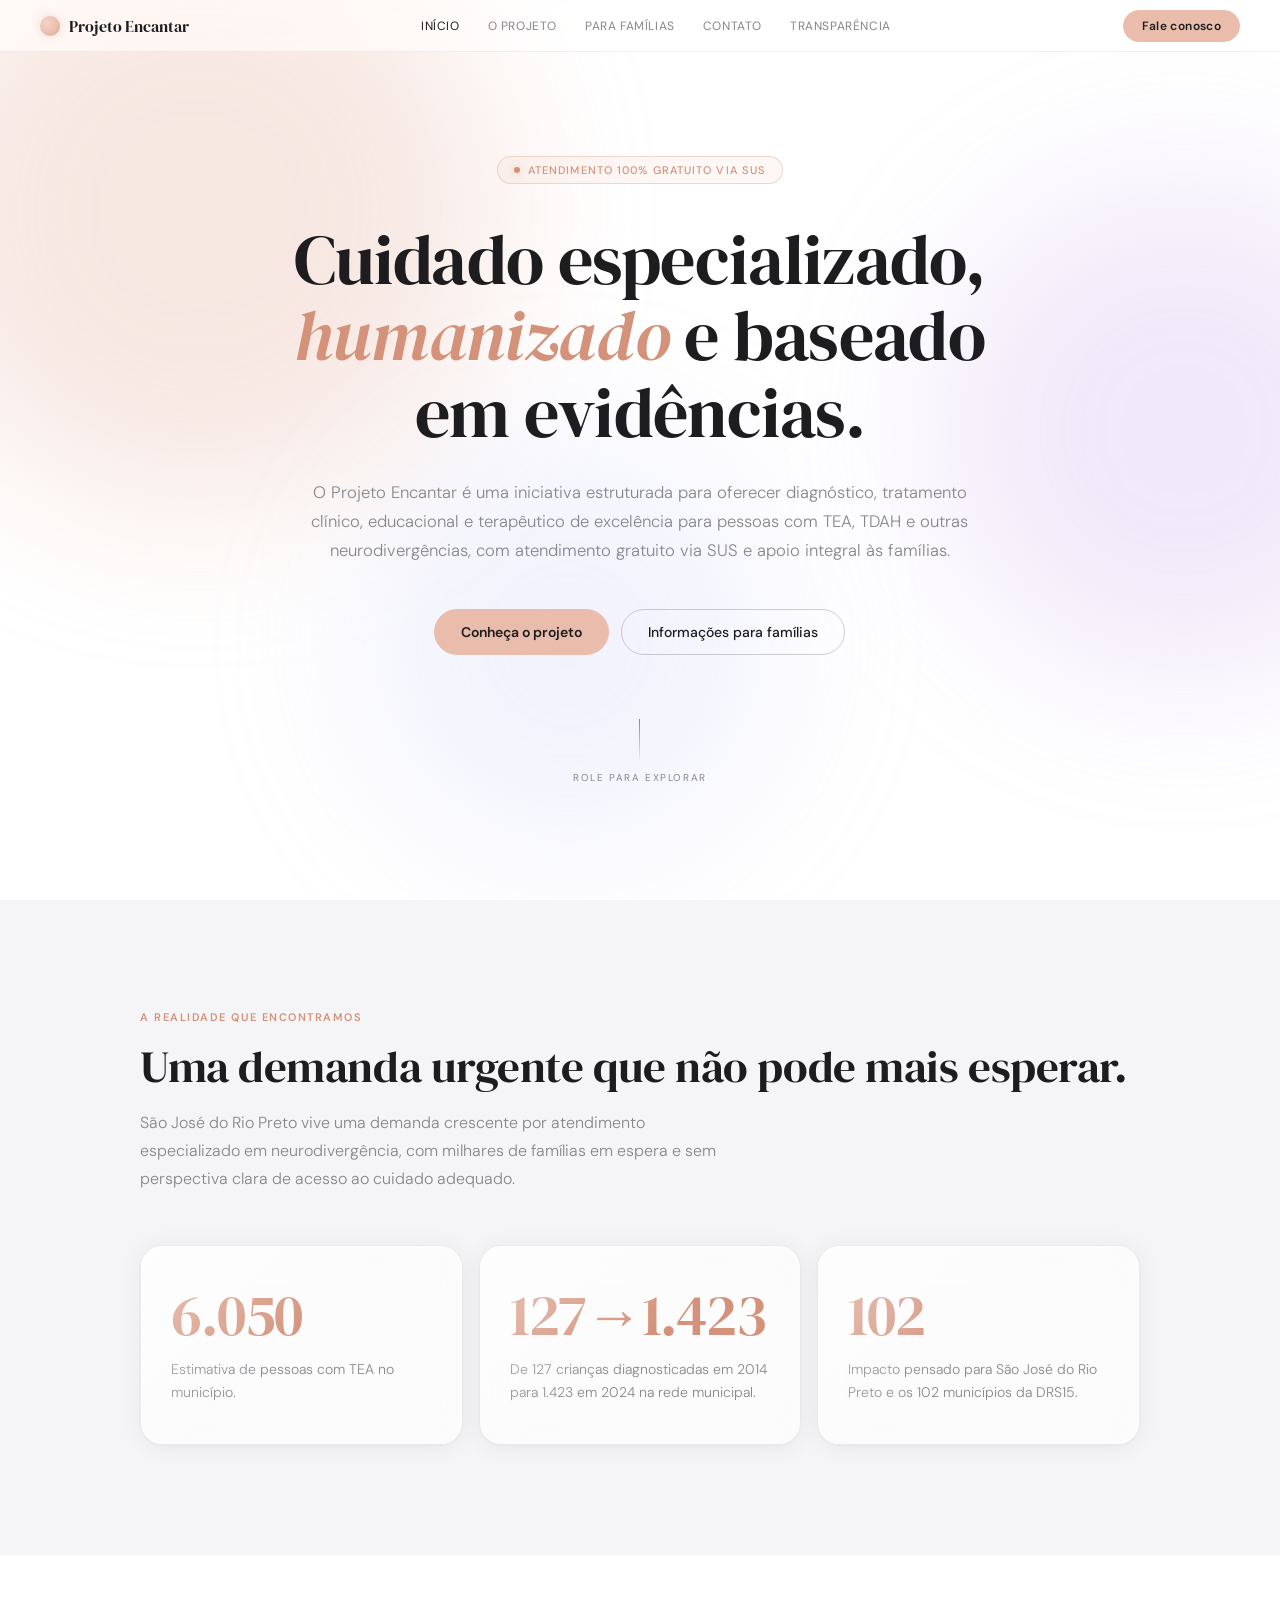
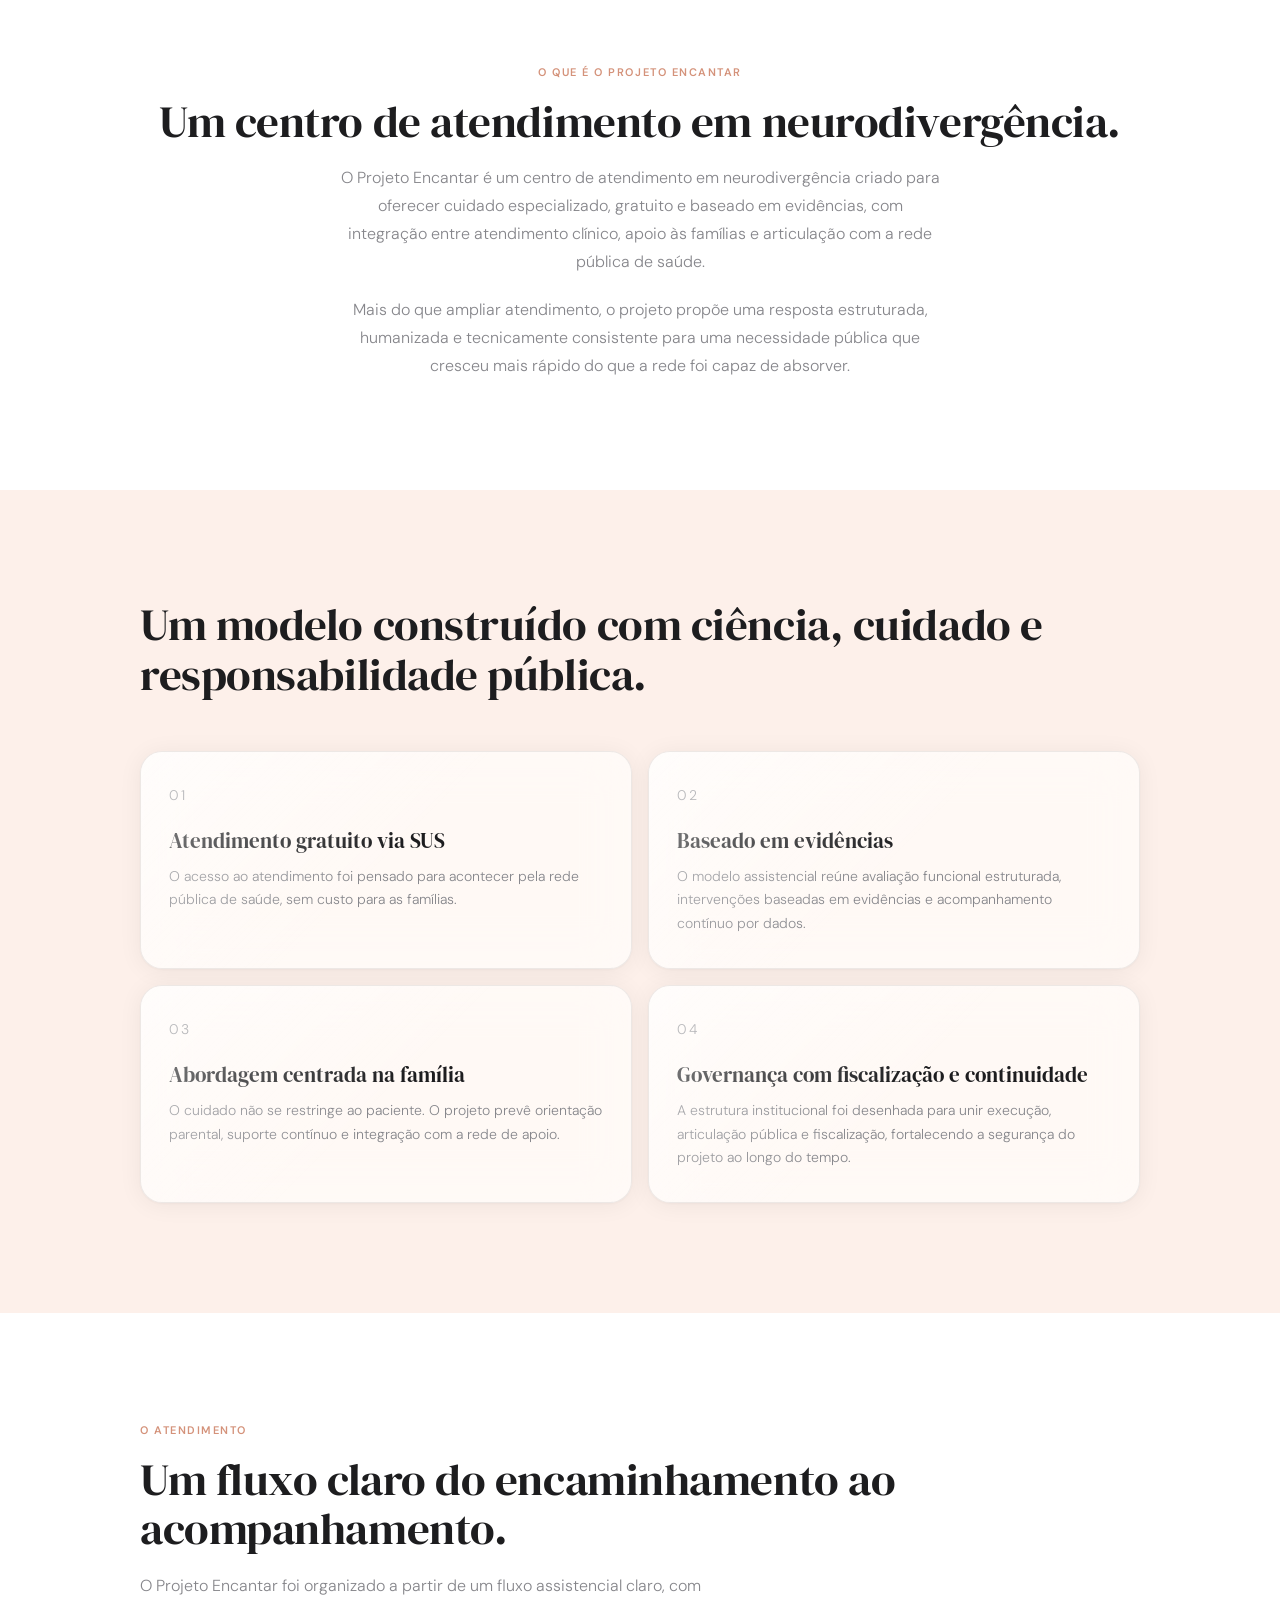
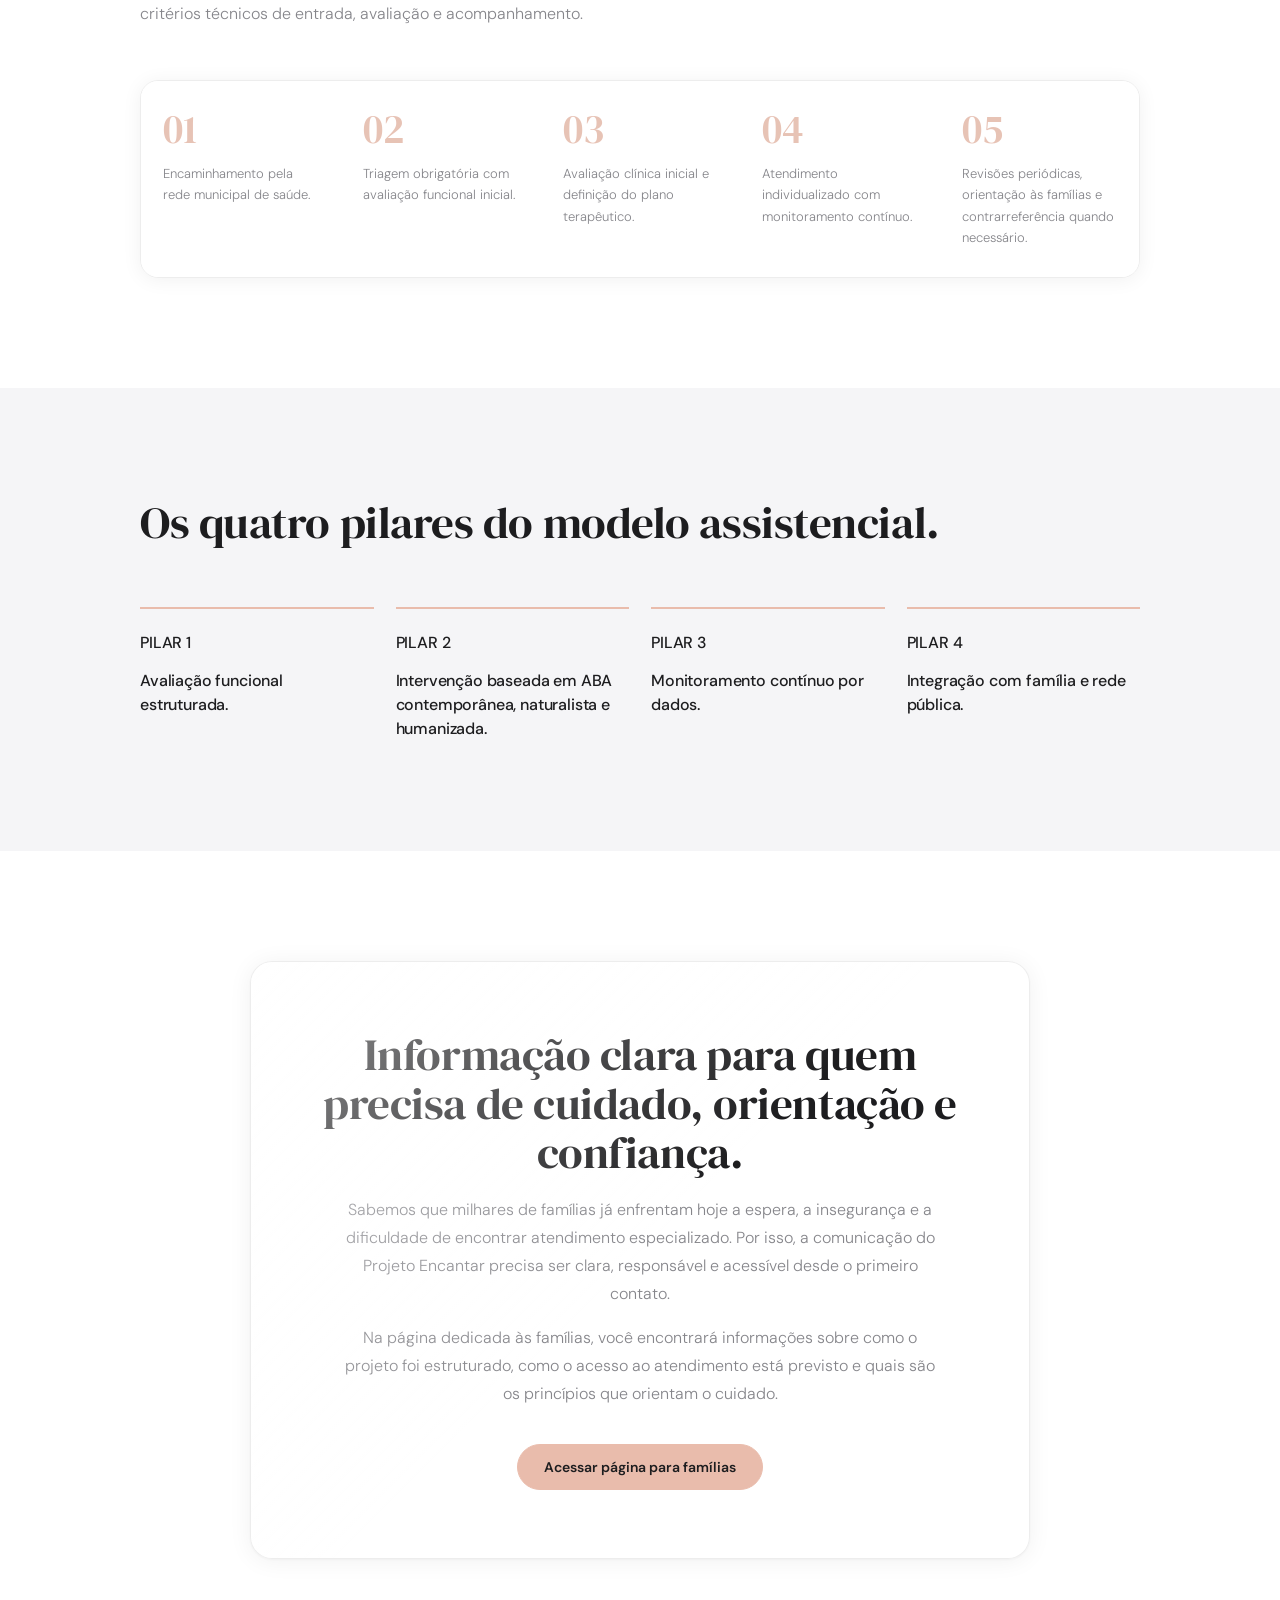
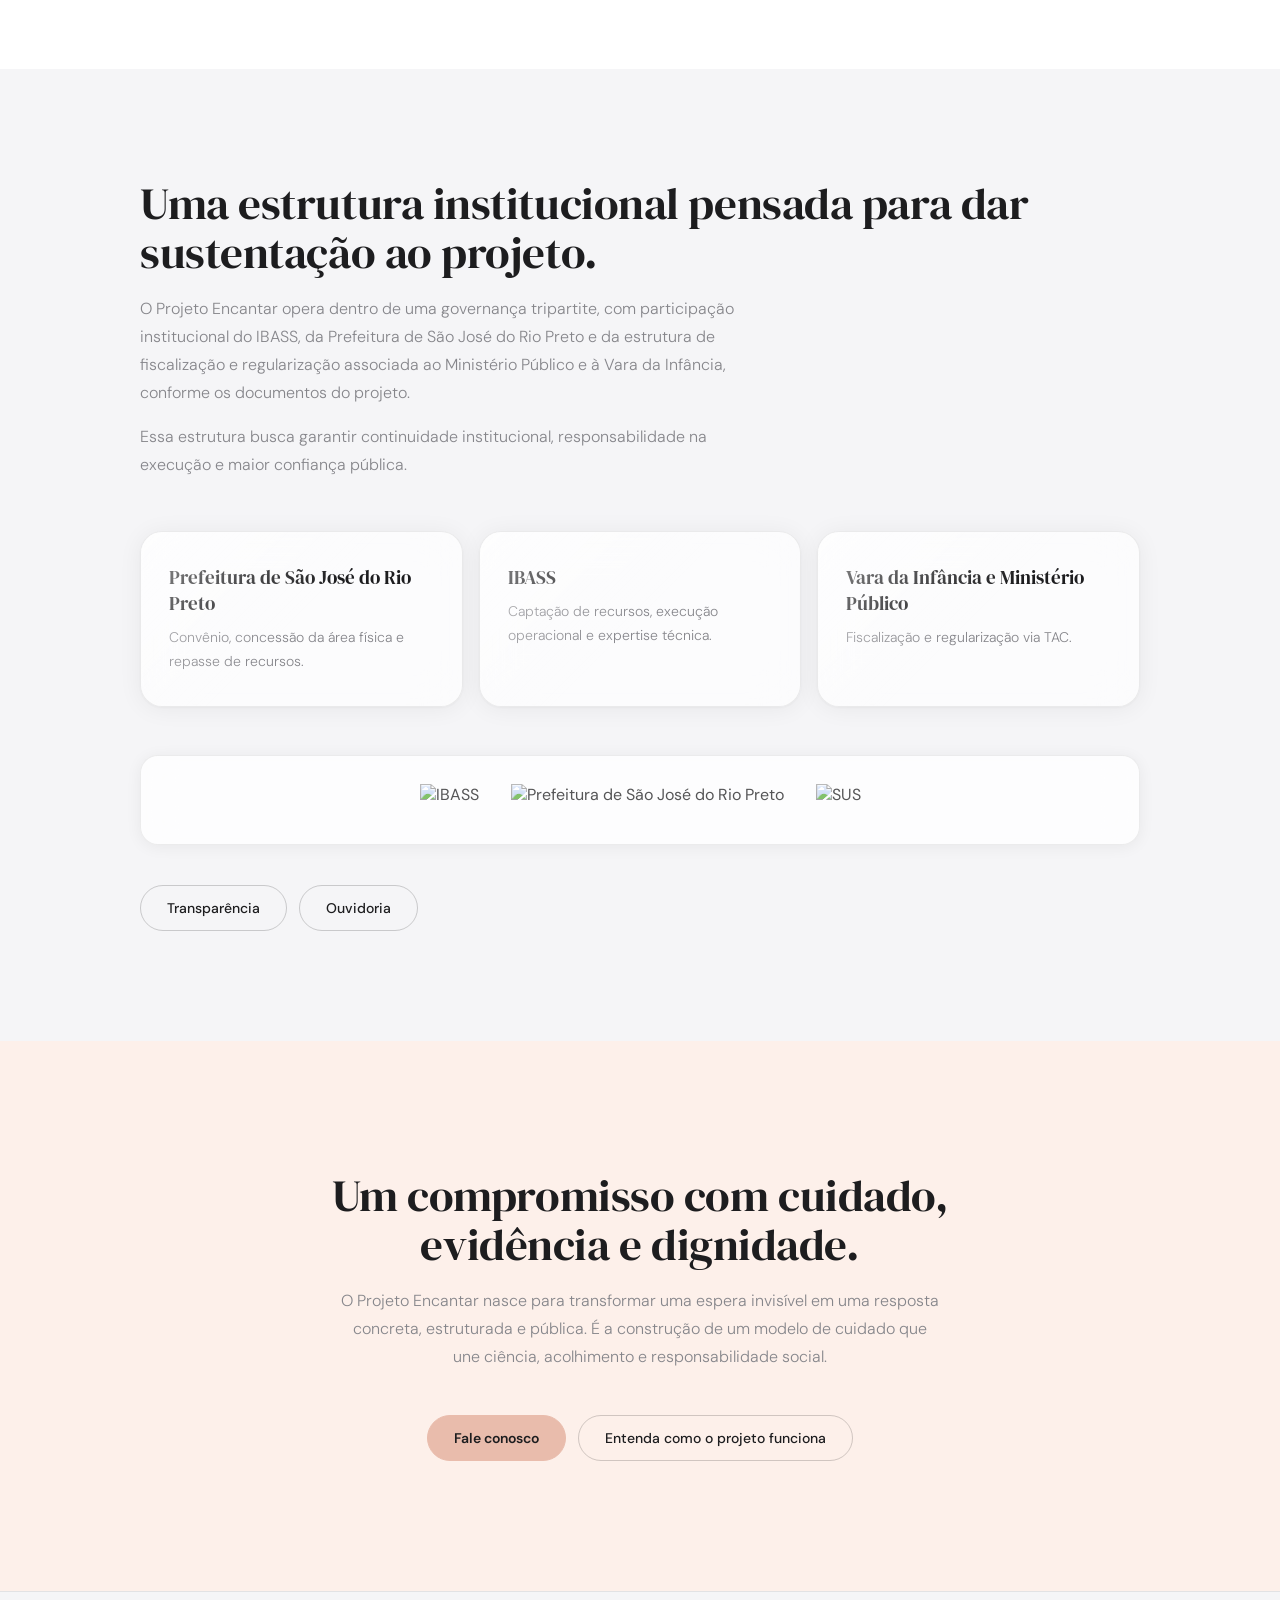
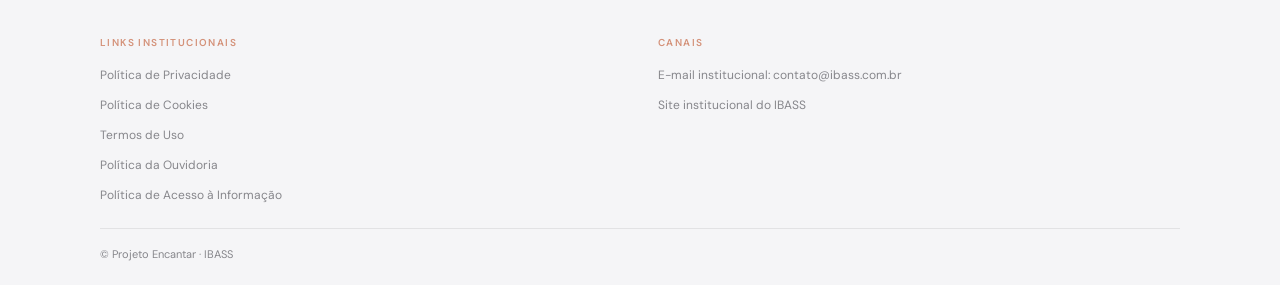
==== index.html @ bcc85945 "Add files via upload" ====
<!DOCTYPE html>
<html lang="pt-BR">
<head>
  <meta charset="UTF-8" />
  <meta name="viewport" content="width=device-width, initial-scale=1.0" />
  <meta http-equiv="X-Content-Type-Options" content="nosniff" />
  <meta http-equiv="Referrer-Policy" content="strict-origin-when-cross-origin" />
  <meta http-equiv="Permissions-Policy" content="camera=(), microphone=(), geolocation=()" />
  <title>Projeto Encantar — Cuidado especializado para crianças neurodivergentes</title>
  <link rel="preconnect" href="https://fonts.googleapis.com" />
  <link rel="preconnect" href="https://fonts.gstatic.com" crossorigin />
  <link href="https://fonts.googleapis.com/css2?family=DM+Serif+Display:ital@0;1&family=DM+Sans:opsz,wght@9..40,300;9..40,400;9..40,500;9..40,600&display=swap" rel="stylesheet" />
  <link rel="stylesheet" href="styles.css" />
</head>
<body>

  <div class="blobs" aria-hidden="true">
    <div class="blob b1"></div>
    <div class="blob b2"></div>
    <div class="blob b3"></div>
  </div>

  <nav class="nav">
    <a href="index.html" class="brand">
      <span class="brand-orb" aria-hidden="true"></span>
      Projeto Encantar
    </a>
    <ul class="nav-links">
      <li><a href="index.html" class="is-active">Início</a></li>
      <li><a href="sobre.html">O projeto</a></li>
      <li><a href="familias.html">Para famílias</a></li>
      <li><a href="contato.html">Contato</a></li>
      <li><a href="https://ibass.com.br/portal-transparencia/" target="_blank" rel="noopener noreferrer">Transparência</a></li>
    </ul>
    <a href="contato.html" class="nav-cta">Fale conosco</a>
    <button class="nav-hamburger" id="hamburger" aria-label="Abrir menu" aria-expanded="false" aria-controls="navMobile">
      <span></span><span></span><span></span>
    </button>
  </nav>

  <div class="nav-mobile" id="navMobile" role="navigation" aria-label="Menu mobile">
    <a href="index.html" class="is-active">Início</a>
    <a href="sobre.html">O projeto</a>
    <a href="familias.html">Para famílias</a>
    <a href="contato.html">Contato</a>
    <a href="https://ibass.com.br/portal-transparencia/" target="_blank" rel="noopener noreferrer">Transparência</a>
    <a href="contato.html" class="nav-mobile-cta">Fale conosco</a>
  </div>

  <main>

    <!-- HERO -->
    <section class="hero">
      <div class="hero-inner">
        <div class="hero-badge r">
          <span class="badge-dot"></span>
          Atendimento 100% gratuito via SUS
        </div>
        <h1 class="r d1">
          Cuidado especializado,<br/>
          <em>humanizado</em> e baseado<br/>
          em evidências.
        </h1>
        <p class="hero-sub r d2">O Projeto Encantar é uma iniciativa estruturada para oferecer diagnóstico, tratamento clínico, educacional e terapêutico de excelência para pessoas com TEA, TDAH e outras neurodivergências, com atendimento gratuito via SUS e apoio integral às famílias.</p>
        <div class="btns btns--center r d3">
          <a href="sobre.html" class="btn-p">Conheça o projeto</a>
          <a href="familias.html" class="btn-g">Informações para famílias</a>
        </div>
        <div class="scroll-hint r d4">
          <div class="scroll-line"></div>
          <span>Role para explorar</span>
        </div>
      </div>
    </section>

    <!-- CONTEXTO -->
    <section class="sec sec--gray">
      <div class="container">
        <p class="eyebrow r">A realidade que encontramos</p>
        <h2 class="sec-title r d1">Uma demanda urgente que não pode mais esperar.</h2>
        <p class="sec-sub r d2">São José do Rio Preto vive uma demanda crescente por atendimento especializado em neurodivergência, com milhares de famílias em espera e sem perspectiva clara de acesso ao cuidado adequado.</p>
        <div class="stats">
          <div class="glass stat-card r d1">
            <div class="stat-n">6.050</div>
            <p class="stat-d">Estimativa de pessoas com TEA no município.</p>
          </div>
          <div class="glass stat-card r d2">
            <div class="stat-n">127→1.423</div>
            <p class="stat-d">De 127 crianças diagnosticadas em 2014 para 1.423 em 2024 na rede municipal.</p>
          </div>
          <div class="glass stat-card r d3">
            <div class="stat-n">102</div>
            <p class="stat-d">Impacto pensado para São José do Rio Preto e os 102 municípios da DRS15.</p>
          </div>
        </div>
      </div>
    </section>

    <!-- INSTITUCIONAL -->
    <section class="sec sec--center">
      <div class="container">
        <p class="eyebrow r">O que é o Projeto Encantar</p>
        <h2 class="sec-title r d1">Um centro de atendimento em neurodivergência.</h2>
        <p class="sec-sub r d2">O Projeto Encantar é um centro de atendimento em neurodivergência criado para oferecer cuidado especializado, gratuito e baseado em evidências, com integração entre atendimento clínico, apoio às famílias e articulação com a rede pública de saúde.</p>
        <p class="sec-sub r d3" style="margin-top:20px;">Mais do que ampliar atendimento, o projeto propõe uma resposta estruturada, humanizada e tecnicamente consistente para uma necessidade pública que cresceu mais rápido do que a rede foi capaz de absorver.</p>
      </div>
    </section>

    <!-- DIFERENCIAIS -->
    <section class="sec sec--salmon">
      <div class="container">
        <h2 class="sec-title r">Um modelo construído com ciência, cuidado e responsabilidade pública.</h2>
        <div class="diff-grid">
          <div class="glass diff-card r d1">
            <p class="diff-n">01</p>
            <h3>Atendimento gratuito via SUS</h3>
            <p>O acesso ao atendimento foi pensado para acontecer pela rede pública de saúde, sem custo para as famílias.</p>
          </div>
          <div class="glass diff-card r d2">
            <p class="diff-n">02</p>
            <h3>Baseado em evidências</h3>
            <p>O modelo assistencial reúne avaliação funcional estruturada, intervenções baseadas em evidências e acompanhamento contínuo por dados.</p>
          </div>
          <div class="glass diff-card r d3">
            <p class="diff-n">03</p>
            <h3>Abordagem centrada na família</h3>
            <p>O cuidado não se restringe ao paciente. O projeto prevê orientação parental, suporte contínuo e integração com a rede de apoio.</p>
          </div>
          <div class="glass diff-card r d4">
            <p class="diff-n">04</p>
            <h3>Governança com fiscalização e continuidade</h3>
            <p>A estrutura institucional foi desenhada para unir execução, articulação pública e fiscalização, fortalecendo a segurança do projeto ao longo do tempo.</p>
          </div>
        </div>
      </div>
    </section>

    <!-- FLUXO -->
    <section class="sec">
      <div class="container">
        <p class="eyebrow r">O atendimento</p>
        <h2 class="sec-title r d1">Um fluxo claro do encaminhamento ao acompanhamento.</h2>
        <p class="sec-sub r d2">O Projeto Encantar foi organizado a partir de um fluxo assistencial claro, com critérios técnicos de entrada, avaliação e acompanhamento.</p>
        <div class="flow-wrap r d3">
          <div class="flow-item"><div class="flow-n">01</div><p>Encaminhamento pela rede municipal de saúde.</p></div>
          <div class="flow-item"><div class="flow-n">02</div><p>Triagem obrigatória com avaliação funcional inicial.</p></div>
          <div class="flow-item"><div class="flow-n">03</div><p>Avaliação clínica inicial e definição do plano terapêutico.</p></div>
          <div class="flow-item"><div class="flow-n">04</div><p>Atendimento individualizado com monitoramento contínuo.</p></div>
          <div class="flow-item"><div class="flow-n">05</div><p>Revisões periódicas, orientação às famílias e contrarreferência quando necessário.</p></div>
        </div>
      </div>
    </section>

    <!-- PILARES -->
    <section class="sec sec--gray">
      <div class="container">
        <h2 class="sec-title r">Os quatro pilares do modelo assistencial.</h2>
        <div class="pillars">
          <div class="pillar r d1"><p class="pillar-l">Pilar 1</p><p>Avaliação funcional estruturada.</p></div>
          <div class="pillar r d2"><p class="pillar-l">Pilar 2</p><p>Intervenção baseada em ABA contemporânea, naturalista e humanizada.</p></div>
          <div class="pillar r d3"><p class="pillar-l">Pilar 3</p><p>Monitoramento contínuo por dados.</p></div>
          <div class="pillar r d4"><p class="pillar-l">Pilar 4</p><p>Integração com família e rede pública.</p></div>
        </div>
      </div>
    </section>

    <!-- FAMÍLIAS -->
    <section class="fam-sec">
      <div class="container">
        <div class="glass fam-card r">
          <h2 class="sec-title">Informação clara para quem precisa de cuidado, orientação e confiança.</h2>
          <p class="sec-sub">Sabemos que milhares de famílias já enfrentam hoje a espera, a insegurança e a dificuldade de encontrar atendimento especializado. Por isso, a comunicação do Projeto Encantar precisa ser clara, responsável e acessível desde o primeiro contato.</p>
          <p class="sec-sub" style="margin-top:16px;">Na página dedicada às famílias, você encontrará informações sobre como o projeto foi estruturado, como o acesso ao atendimento está previsto e quais são os princípios que orientam o cuidado.</p>
          <div class="btns btns--center" style="margin-top:36px;">
            <a href="familias.html" class="btn-p">Acessar página para famílias</a>
          </div>
        </div>
      </div>
    </section>

    <!-- GOVERNANÇA -->
    <section class="sec sec--gray">
      <div class="container">
        <h2 class="sec-title r">Uma estrutura institucional pensada para dar sustentação ao projeto.</h2>
        <p class="sec-sub r d1">O Projeto Encantar opera dentro de uma governança tripartite, com participação institucional do IBASS, da Prefeitura de São José do Rio Preto e da estrutura de fiscalização e regularização associada ao Ministério Público e à Vara da Infância, conforme os documentos do projeto.</p>
        <p class="sec-sub r d2" style="margin-top:16px;">Essa estrutura busca garantir continuidade institucional, responsabilidade na execução e maior confiança pública.</p>

        <div class="gov-grid">
          <div class="glass gov-card r d1">
            <img
              src="https://www.riopreto.sp.gov.br/img/logotipo_prefeitura-hor_pos.png"
              alt="Prefeitura de São José do Rio Preto"
              loading="lazy"
              style="height:36px;width:auto;object-fit:contain;display:block;margin-bottom:16px;max-width:180px;"
              onerror="this.style.display='none'"
            />
            <h3>Prefeitura de São José do Rio Preto</h3>
            <p>Convênio, concessão da área física e repasse de recursos.</p>
          </div>
          <div class="glass gov-card r d2">
            <img
              src="https://ibass.com.br/wp-content/uploads/2025/09/logo-IBASS-principal.svg"
              alt="IBASS"
              loading="lazy"
              style="height:36px;width:auto;object-fit:contain;display:block;margin-bottom:16px;max-width:140px;"
              onerror="this.style.display='none'"
            />
            <h3>IBASS</h3>
            <p>Captação de recursos, execução operacional e expertise técnica.</p>
          </div>
          <div class="glass gov-card r d3">
            <h3>Vara da Infância e Ministério Público</h3>
            <p>Fiscalização e regularização via TAC.</p>
          </div>
        </div>

        <!-- Strip de logos parceiros -->
        <div class="partners-strip r d1">
          <img src="https://ibass.com.br/wp-content/uploads/2025/09/logo-IBASS-principal.svg" alt="IBASS" loading="lazy" />
          <img src="https://www.riopreto.sp.gov.br/img/logotipo_prefeitura-hor_pos.png" alt="Prefeitura de São José do Rio Preto" loading="lazy" />
          <img src="https://upload.wikimedia.org/wikipedia/commons/e/e6/SUS_apenas_preenchimento.svg" alt="SUS" loading="lazy" />
        </div>

        <div class="gov-btns r d4">
          <a href="https://ibass.com.br/portal-transparencia/" target="_blank" rel="noopener noreferrer" class="btn-g">Transparência</a>
          <a href="contato.html#ouvidoria" class="btn-g">Ouvidoria</a>
        </div>
      </div>
    </section>

    <!-- FECHAMENTO -->
    <section class="close-sec">
      <div class="container">
        <h2 class="sec-title r" style="max-width:680px;margin:0 auto 18px;">Um compromisso com cuidado, evidência e dignidade.</h2>
        <p class="sec-sub r d1">O Projeto Encantar nasce para transformar uma espera invisível em uma resposta concreta, estruturada e pública. É a construção de um modelo de cuidado que une ciência, acolhimento e responsabilidade social.</p>
        <div class="btns btns--center r d2">
          <a href="contato.html" class="btn-p">Fale conosco</a>
          <a href="sobre.html" class="btn-g">Entenda como o projeto funciona</a>
        </div>
      </div>
    </section>

  </main>

  <footer>
    <div class="footer-in">
      <div>
        <h4>Links institucionais</h4>
        <ul>
          <li><a href="#">Política de Privacidade</a></li>
          <li><a href="#">Política de Cookies</a></li>
          <li><a href="#">Termos de Uso</a></li>
          <li><a href="#">Política da Ouvidoria</a></li>
          <li><a href="#">Política de Acesso à Informação</a></li>
        </ul>
      </div>
      <div>
        <h4>Canais</h4>
        <ul>
          <li><a href="mailto:contato@ibass.com.br">E-mail institucional: contato@ibass.com.br</a></li>
          <li><a href="https://ibass.com.br" target="_blank" rel="noopener noreferrer">Site institucional do IBASS</a></li>
        </ul>
      </div>
    </div>
    <div class="footer-copy">© Projeto Encantar · IBASS</div>
  </footer>

  <script>
    if (window.matchMedia('(hover:hover) and (pointer:fine)').matches) {
      document.addEventListener('mousemove', e => {
        const px = (e.clientX / innerWidth  - 0.5) * 16;
        const py = (e.clientY / innerHeight - 0.5) * 16;
        document.querySelectorAll('.blob').forEach((b, i) => {
          b.style.transform = `translate(${px*(i+1)*.5}px, ${py*(i+1)*.5}px)`;
        });
      });
    }
    const obs = new IntersectionObserver(es => {
      es.forEach(e => { if (e.isIntersecting) { e.target.classList.add('on'); obs.unobserve(e.target); } });
    }, { threshold: .08 });
    document.querySelectorAll('.r').forEach(el => obs.observe(el));
    document.querySelectorAll('.hero .r').forEach((el, i) => setTimeout(() => el.classList.add('on'), i * 160));
    const hb = document.getElementById('hamburger');
    const nm = document.getElementById('navMobile');
    if (hb && nm) {
      hb.addEventListener('click', () => {
        const o = nm.classList.toggle('open');
        hb.classList.toggle('open', o);
        hb.setAttribute('aria-expanded', o);
        document.body.style.overflow = o ? 'hidden' : '';
      });
      nm.querySelectorAll('a').forEach(a => a.addEventListener('click', () => {
        nm.classList.remove('open'); hb.classList.remove('open');
        hb.setAttribute('aria-expanded','false'); document.body.style.overflow = '';
      }));
    }
  </script>

</body>
</html>
---- styles.css ----
/* ============================================================
   PROJETO ENCANTAR — Tema Claro (Apple-style + Salmão)
   Fundo branco, blobs pastéis visíveis, glass em branco
   ============================================================ */
*, *::before, *::after { margin: 0; padding: 0; box-sizing: border-box; }

:root {
  /* Paleta principal */
  --peach:        #e9bcac;
  --peach-deep:   #d4927a;
  --peach-soft:   #fdf0ea;
  --salmon-bg:    #fae8e0;
  --lilac:        #c8a8e9;
  --lavender:     #c3c7f4;
  --rose:         #f0c4d4;

  /* Superfícies */
  --bg:           #ffffff;
  --bg-gray:      #f5f5f7;
  --bg-salmon:    #fdf0ea;

  /* Glass (claro) */
  --glass:        rgba(255,255,255,0.65);
  --glass-border: rgba(0,0,0,0.07);
  --glass-shine:  rgba(255,255,255,0.9);
  --glass-shadow: rgba(0,0,0,0.06);

  /* Tipografia */
  --text:         #1d1d1f;
  --text-soft:    #515154;
  --muted:        #86868b;

  /* Fontes */
  --serif: 'DM Serif Display', Georgia, serif;
  --sans:  'DM Sans', system-ui, sans-serif;
}

html { scroll-behavior: smooth; }

body {
  font-family: var(--sans);
  background: var(--bg);
  color: var(--text);
  overflow-x: hidden;
}
a { color: inherit; text-decoration: none; }

/* ── BLOBS (pastéis visíveis no fundo branco) ──── */
.blobs { position:fixed; inset:0; z-index:0; pointer-events:none; overflow:hidden; }
.blob  { position:absolute; border-radius:50%; filter:blur(80px); }
.b1 { width:600px; height:600px; background:var(--peach);    opacity:.35; top:-10%; left:-8%;  animation:drift 22s ease-in-out infinite alternate; }
.b2 { width:500px; height:500px; background:var(--lilac);    opacity:.25; top:20%;  right:-12%; animation:drift 28s ease-in-out infinite alternate; animation-delay:-10s; }
.b3 { width:420px; height:420px; background:var(--lavender); opacity:.22; bottom:5%; left:28%; animation:drift 24s ease-in-out infinite alternate; animation-delay:-17s; }
@keyframes drift { 0%{transform:translate(0,0) scale(1)} 50%{transform:translate(35px,-28px) scale(1.07)} 100%{transform:translate(-18px,36px) scale(.94)} }
@media (max-width: 768px) {
  .b1 { width:260px; height:260px; filter:blur(50px); opacity:.28; }
  .b2 { width:220px; height:220px; filter:blur(50px); opacity:.20; }
  .b3 { width:180px; height:180px; filter:blur(50px); opacity:.18; }
}

/* ── SCROLL REVEAL ──────────────────────────────── */
.r { opacity:0; transform:translateY(36px); transition:opacity .85s cubic-bezier(.16,1,.3,1), transform .85s cubic-bezier(.16,1,.3,1); }
.r.on { opacity:1; transform:none; }
.d1{transition-delay:.1s} .d2{transition-delay:.2s} .d3{transition-delay:.3s} .d4{transition-delay:.4s}

/* ── GLASS (claro) ──────────────────────────────── */
.glass {
  background: rgba(255,255,255,0.75);
  border: 1px solid var(--glass-border);
  border-radius: 22px;
  box-shadow: 0 2px 24px var(--glass-shadow), 0 1px 3px rgba(0,0,0,0.04);
  position: relative;
  overflow: hidden;
  transition: border-color .3s, transform .35s cubic-bezier(.16,1,.3,1), box-shadow .3s;
}
@supports (backdrop-filter: blur(1px)) {
  .glass { background: var(--glass); backdrop-filter:blur(24px) saturate(180%); -webkit-backdrop-filter:blur(24px) saturate(180%); }
}
.glass::before {
  content:''; position:absolute; inset:0;
  background: linear-gradient(135deg, var(--glass-shine) 0%, transparent 50%);
  pointer-events:none; opacity:.6;
}
@media (hover: hover) {
  .glass:hover { border-color:rgba(233,188,172,.5); transform:translateY(-4px); box-shadow:0 8px 40px rgba(233,188,172,.2), 0 2px 8px rgba(0,0,0,0.06); }
}

/* ── LAYOUT ─────────────────────────────────────── */
.container { max-width:1080px; margin:0 auto; padding:0 40px; }
@media(max-width:768px){ .container { padding:0 20px; } }
section { position:relative; z-index:1; }

/* ── NAV ─────────────────────────────────────────── */
.nav {
  position:fixed; top:0; left:0; right:0; z-index:1000;
  height:52px; display:flex; align-items:center; justify-content:space-between;
  padding:0 40px;
  background: rgba(255,255,255,0.78);
  border-bottom: 1px solid rgba(0,0,0,0.06);
}
@supports (backdrop-filter: blur(1px)) {
  .nav { background:rgba(255,255,255,0.6); backdrop-filter:blur(28px) saturate(200%); -webkit-backdrop-filter:blur(28px) saturate(200%); }
}
@media(max-width:768px){ .nav { padding:0 20px; } }
.brand { display:flex; align-items:center; gap:9px; font-family:var(--serif); font-size:16px; color:var(--text); }
.brand-orb { width:20px; height:20px; border-radius:50%; background:radial-gradient(circle at 35% 35%,#f5d5c8,var(--peach) 60%,#c8946e); box-shadow:0 0 10px rgba(233,188,172,.5); flex-shrink:0; }
.nav-links { list-style:none; display:flex; gap:28px; font-size:12px; }
.nav-links a { color:var(--muted); letter-spacing:.05em; text-transform:uppercase; transition:color .2s; }
@media (hover: hover) { .nav-links a:hover { color:var(--text); } }
.nav-links a.is-active { color:var(--text); }
.nav-cta { padding:7px 18px; border:1.5px solid var(--peach); border-radius:999px; font-size:12px; font-weight:600; background:var(--peach); color:var(--text); letter-spacing:.03em; transition:background .2s,border-color .2s,transform .2s; }
@media (hover: hover) { .nav-cta:hover { background:var(--peach-deep); border-color:var(--peach-deep); color:#fff; transform:translateY(-1px); } }
.nav-hamburger { display:none; }
@media(max-width:768px) {
  .nav-links { display:none; }
  .nav-cta   { display:none; }
  .nav-hamburger { display:flex; flex-direction:column; justify-content:center; gap:5px; background:none; border:none; cursor:pointer; padding:6px; z-index:1001; }
  .nav-hamburger span { display:block; width:22px; height:1.5px; background:var(--text); border-radius:2px; transition:transform .3s, opacity .3s; }
  .nav-hamburger.open span:nth-child(1) { transform:translateY(6.5px) rotate(45deg); }
  .nav-hamburger.open span:nth-child(2) { opacity:0; }
  .nav-hamburger.open span:nth-child(3) { transform:translateY(-6.5px) rotate(-45deg); }
}
.nav-mobile {
  display:none; position:fixed; inset:0; top:52px; z-index:999;
  background:rgba(255,255,255,.97); flex-direction:column;
  align-items:center; justify-content:center; gap:6px; padding:40px 20px;
}
@supports (backdrop-filter: blur(1px)) {
  .nav-mobile { background:rgba(255,255,255,.9); backdrop-filter:blur(24px); -webkit-backdrop-filter:blur(24px); }
}
.nav-mobile.open { display:flex; }
.nav-mobile a { font-family:var(--serif); font-size:28px; font-weight:400; color:var(--muted); padding:12px 0; width:100%; text-align:center; border-bottom:1px solid rgba(0,0,0,.07); transition:color .2s; }
.nav-mobile a:last-child { border-bottom:none; }
.nav-mobile a.is-active, .nav-mobile a:active { color:var(--peach-deep); }
.nav-mobile .nav-mobile-cta { margin-top:20px; display:inline-block; padding:14px 32px; background:var(--peach); color:var(--text); border-radius:999px; font-family:var(--sans); font-size:15px; font-weight:600; width:auto; border:none; }

/* ── BOTÕES ─────────────────────────────────────── */
.btns { display:flex; gap:12px; flex-wrap:wrap; }
.btns--center { justify-content:center; }
@media(max-width:480px) { .btns--center { flex-direction:column; align-items:center; } .btns { flex-direction:column; } }
.btn-p { padding:13px 26px; background:var(--peach); color:var(--text); border-radius:999px; font-size:14px; font-weight:600; display:inline-block; text-align:center; transition:background .2s,transform .25s,box-shadow .25s; border:1.5px solid var(--peach); }
@media (hover: hover) { .btn-p:hover { background:var(--peach-deep); border-color:var(--peach-deep); color:#fff; transform:translateY(-2px); box-shadow:0 8px 28px rgba(212,146,122,.3); } }
.btn-g { padding:13px 26px; background:transparent; color:var(--text); border:1.5px solid rgba(0,0,0,.18); border-radius:999px; font-size:14px; font-weight:500; display:inline-block; text-align:center; transition:background .2s,border-color .2s,transform .25s; }
@media (hover: hover) { .btn-g:hover { background:rgba(0,0,0,.05); border-color:rgba(0,0,0,.28); transform:translateY(-2px); } }
.form button.btn-p { border:none; cursor:pointer; font-family:var(--sans); }

/* ── SEÇÕES ─────────────────────────────────────── */
.sec { padding:110px 0; background:var(--bg); }
@media(max-width:768px){ .sec { padding:70px 0; } }
.sec--gray    { background:var(--bg-gray); }
.sec--salmon  { background:var(--bg-salmon); }
.sec--center  { text-align:center; }
.sec--center .sec-sub { margin-left:auto; margin-right:auto; }
.eyebrow { font-size:11px; font-weight:600; letter-spacing:.14em; text-transform:uppercase; color:var(--peach-deep); margin-bottom:18px; }
.sec-title { font-family:var(--serif); font-size:clamp(28px,3.5vw,50px); line-height:1.1; font-weight:400; margin-bottom:18px; letter-spacing:-.01em; color:var(--text); }
.sec-sub { font-size:16px; line-height:1.75; color:var(--muted); max-width:600px; font-weight:300; }
.sec-sub + .sec-sub { margin-top:18px; }

/* ── HERO ────────────────────────────────────────── */
.hero { min-height:100vh; min-height:100svh; display:flex; align-items:center; padding:120px 40px 80px; text-align:center; background:transparent; }
@media(max-width:768px){ .hero { padding:100px 20px 60px; } }
.hero-inner { max-width:860px; margin:0 auto; }
.hero-badge { display:inline-flex; align-items:center; gap:8px; padding:6px 16px; margin-bottom:38px; border:1.5px solid rgba(233,188,172,.6); border-radius:999px; font-size:11px; font-weight:500; letter-spacing:.1em; text-transform:uppercase; color:var(--peach-deep); background:rgba(233,188,172,.12); }
.badge-dot { width:6px; height:6px; border-radius:50%; background:var(--peach-deep); box-shadow:0 0 8px var(--peach); animation:blink 2s ease-in-out infinite; }
@keyframes blink { 0%,100%{opacity:1;transform:scale(1)} 50%{opacity:.45;transform:scale(.8)} }
.hero h1 { font-family:var(--serif); font-size:clamp(34px,5.5vw,76px); line-height:1.09; font-weight:400; letter-spacing:-.01em; margin-bottom:26px; color:var(--text); }
.hero h1 em { font-style:italic; color:var(--peach-deep); }
.hero-sub { font-size:clamp(15px,1.3vw,18px); line-height:1.75; color:var(--muted); max-width:660px; margin:0 auto 44px; font-weight:300; }
.scroll-hint { margin-top:64px; display:flex; flex-direction:column; align-items:center; gap:8px; opacity:.3; font-size:10px; letter-spacing:.16em; text-transform:uppercase; color:var(--muted); }
@media(max-width:768px){ .scroll-hint { display:none; } }
.scroll-line { width:1px; height:44px; background:linear-gradient(to bottom,var(--muted),transparent); animation:scrldown 2s ease-in-out infinite; }
@keyframes scrldown { 0%{transform:scaleY(0);transform-origin:top} 50%{transform:scaleY(1);transform-origin:top} 51%{transform:scaleY(1);transform-origin:bottom} 100%{transform:scaleY(0);transform-origin:bottom} }

/* ── PAGE HERO ───────────────────────────────────── */
.page-hero { padding:140px 0 80px; background:var(--bg-salmon); }
@media(max-width:768px){ .page-hero { padding:100px 0 60px; } }
.page-hero .sec-title { font-size:clamp(28px,4.5vw,62px); }

/* ── STATS ───────────────────────────────────────── */
.stats { display:grid; grid-template-columns:repeat(3,1fr); gap:16px; margin-top:52px; }
@media(max-width:768px){ .stats{grid-template-columns:1fr;} }
.stat-card { padding:40px 30px; }
@media(max-width:768px){ .stat-card{padding:28px 24px;} }
.stat-n { font-family:var(--serif); font-size:clamp(36px,4.5vw,62px); color:var(--peach-deep); line-height:1; margin-bottom:14px; letter-spacing:-.02em; }
.stat-d { font-size:14px; line-height:1.65; color:var(--muted); font-weight:300; }

/* ── GRIDS ───────────────────────────────────────── */
.diff-grid { display:grid; grid-template-columns:repeat(2,1fr); gap:16px; margin-top:52px; }
@media(max-width:768px){ .diff-grid{grid-template-columns:1fr;} }
.diff-card { padding:32px 28px; }
.diff-n { font-size:10px; font-weight:600; letter-spacing:.14em; text-transform:uppercase; color:var(--peach-deep); margin-bottom:18px; }
.diff-card h3 { font-family:var(--serif); font-size:21px; font-weight:400; margin-bottom:10px; color:var(--text); }
.diff-card p { font-size:14px; line-height:1.7; color:var(--muted); font-weight:300; }
.grid3 { display:grid; grid-template-columns:repeat(3,1fr); gap:16px; margin-top:52px; }
@media(max-width:768px){ .grid3{grid-template-columns:1fr;} }
.grid4 { display:grid; grid-template-columns:repeat(4,1fr); gap:16px; margin-top:52px; }
@media(max-width:900px){ .grid4{grid-template-columns:repeat(2,1fr);} }
@media(max-width:560px){ .grid4{grid-template-columns:1fr;} }
.card { padding:28px 24px; }
.card h3 { font-family:var(--serif); font-size:19px; font-weight:400; margin-bottom:10px; color:var(--text); }
.card p { font-size:14px; line-height:1.7; color:var(--muted); font-weight:300; margin:0; }
.card-num { font-size:10px; font-weight:600; letter-spacing:.14em; text-transform:uppercase; color:var(--peach-deep); margin-bottom:16px; }

/* ── FLUXO ───────────────────────────────────────── */
.flow-wrap { display:grid; grid-template-columns:repeat(5,1fr); gap:1px; margin-top:52px; border-radius:18px; overflow:hidden; border:1px solid var(--glass-border); box-shadow:0 2px 20px var(--glass-shadow); }
@media(max-width:900px){ .flow-wrap{grid-template-columns:1fr;} }
.flow-item { padding:28px 22px; background:rgba(255,255,255,.8); transition:background .3s; }
@supports (backdrop-filter: blur(1px)) { .flow-item { backdrop-filter:blur(12px); } }
@media (hover:hover) { .flow-item:hover { background:rgba(233,188,172,.1); } }
.flow-n { font-family:var(--serif); font-size:40px; color:var(--peach-deep); opacity:.55; line-height:1; margin-bottom:14px; }
.flow-item p { font-size:13px; line-height:1.65; color:var(--muted); font-weight:300; }

/* ── PILARES ─────────────────────────────────────── */
.pillars { display:grid; grid-template-columns:repeat(4,1fr); gap:22px; margin-top:60px; }
@media(max-width:900px){ .pillars{grid-template-columns:repeat(2,1fr);} }
@media(max-width:560px){ .pillars{grid-template-columns:1fr;} }
.pillar { border-top:2px solid var(--peach); padding-top:22px; }
.pillar-l { font-size:10px; font-weight:600; letter-spacing:.14em; text-transform:uppercase; color:var(--peach-deep); margin-bottom:14px; }
.pillar p { font-size:16px; line-height:1.5; font-weight:500; color:var(--text); letter-spacing:-.01em; }

/* ── LISTA CLEAN ─────────────────────────────────── */
.list-clean { list-style:none; margin-top:44px; max-width:720px; }
.list-clean li { padding:18px 0; border-bottom:1px solid rgba(0,0,0,.07); font-size:15px; line-height:1.6; color:var(--text-soft); font-weight:300; }
.list-clean li:first-child { border-top:1px solid rgba(0,0,0,.07); }

/* ── TWO-COL ─────────────────────────────────────── */
.two-col { display:grid; grid-template-columns:1fr 1fr; gap:80px; margin-top:60px; }
@media(max-width:768px){ .two-col{grid-template-columns:1fr;gap:44px;} }
.two-col h2 { font-family:var(--serif); font-size:28px; font-weight:400; margin-bottom:20px; color:var(--text); }

/* ── HIGHLIGHT CARD ──────────────────────────────── */
.highlight-card { max-width:780px; margin:0 auto; padding:68px 52px; text-align:center; }
@media(max-width:768px){ .highlight-card{padding:36px 24px;} }
.highlight-card .sec-sub { margin:16px auto 0; }

/* ── FAQ ─────────────────────────────────────────── */
.faq { max-width:760px; margin:52px auto 0; }
.faq details { border-bottom:1px solid rgba(0,0,0,.08); padding:22px 0; }
.faq details:first-child { border-top:1px solid rgba(0,0,0,.08); }
.faq summary { font-size:16px; font-weight:500; list-style:none; display:flex; justify-content:space-between; align-items:center; letter-spacing:-.01em; color:var(--text); cursor:pointer; gap:16px; }
.faq summary::-webkit-details-marker { display:none; }
.faq summary::after { content:"+"; font-size:24px; color:var(--peach-deep); font-weight:300; flex-shrink:0; }
.faq details[open] summary::after { content:"−"; }
.faq details > p { margin-top:14px; font-size:15px; color:var(--muted); line-height:1.7; font-weight:300; }

/* ── FORMULÁRIO ──────────────────────────────────── */
.form { max-width:580px; margin:52px auto 0; display:grid; gap:18px; }
.form label { display:block; font-size:12px; font-weight:500; color:var(--muted); margin-bottom:6px; letter-spacing:.04em; }
.form input, .form textarea, .form select {
  width:100%; padding:14px 18px;
  background:rgba(255,255,255,.9); border:1.5px solid rgba(0,0,0,.12); border-radius:12px;
  font-family:var(--sans); font-size:16px; color:var(--text);
  transition:border-color .2s; outline:none; -webkit-appearance:none; appearance:none;
}
.form input::placeholder, .form textarea::placeholder { color:var(--muted); }
.form input:focus, .form textarea:focus { border-color:var(--peach-deep); box-shadow:0 0 0 3px rgba(233,188,172,.2); }
.form textarea { min-height:130px; resize:vertical; }
.form .radio-group { display:flex; gap:16px; flex-wrap:wrap; padding:4px 0; }
.form .radio-group label { display:inline-flex; align-items:center; gap:8px; font-size:14px; color:var(--text-soft); margin:0; font-weight:300; letter-spacing:0; cursor:pointer; }
.form .radio-group input[type=radio] { accent-color:var(--peach-deep); }
.form-note { font-size:12px; color:var(--muted); text-align:center; margin-top:4px; }
.form .btns { margin-top:4px; }

/* ── CANAIS ──────────────────────────────────────── */
.canais { display:grid; grid-template-columns:repeat(4,1fr); gap:16px; margin-top:52px; }
@media(max-width:900px){ .canais{grid-template-columns:repeat(2,1fr);} }
@media(max-width:560px){ .canais{grid-template-columns:1fr;} }
.canal { padding:28px 22px; }
.canal-l { font-size:10px; font-weight:600; letter-spacing:.14em; text-transform:uppercase; color:var(--peach-deep); margin-bottom:12px; }
.canal p { font-size:14px; line-height:1.6; color:var(--muted); font-weight:300; }
.canal a { color:var(--text); opacity:.75; transition:opacity .2s; }
@media (hover: hover) { .canal a:hover { opacity:1; } }

/* ── SEÇÃO DE FECHAMENTO ─────────────────────────── */
.sec-close { padding:130px 0; text-align:center; background:var(--bg-salmon); position:relative; }
@media(max-width:768px){ .sec-close { padding:80px 0; } }
.sec-close .sec-sub { margin:0 auto 44px; }

/* ── LOGOS DE PARCEIROS ──────────────────────────── */
/* Container de logos parceiros (governança, badges, etc.) */
.org-logo-wrap {
  display: inline-flex;
  align-items: center;
  gap: 8px;
}
/* Imagem de logo de órgão público */
img.org-logo {
  height: 28px;
  width: auto;
  object-fit: contain;
  vertical-align: middle;
  display: inline-block;
  filter: none;
}
/* Badge fallback quando não há imagem */
.org-badge {
  display: inline-flex;
  align-items: center;
  gap: 6px;
  padding: 5px 10px 5px 8px;
  border-radius: 8px;
  font-size: 12px;
  font-weight: 600;
  letter-spacing: .01em;
  line-height: 1;
  vertical-align: middle;
}
.org-badge svg { flex-shrink: 0; }
.badge-sus    { background:#e8f4fc; color:#005DAA; border:1px solid #c5dff5; }
.badge-ibass  { background:#f0f7f0; color:#2a6b3a; border:1px solid #c2dfc9; }
.badge-pref   { background:#eef2fb; color:#2b4fa3; border:1px solid #c5d2ef; }
.badge-mp     { background:#fdf4e8; color:#8a5a0a; border:1px solid #e8cfa0; }
.badge-vara   { background:#f4eefb; color:#5a2da3; border:1px solid #cebbef; }
/* Card de governança com logo grande */
.gov-card-logo {
  margin-bottom: 16px;
  display: flex;
  align-items: center;
  min-height: 44px;
}
.gov-card-logo img.org-logo { height: 36px; }
/* Parceiros numa linha (strip de logos) */
.partners-strip {
  display: flex;
  flex-wrap: wrap;
  align-items: center;
  justify-content: center;
  gap: 24px;
  margin-top: 48px;
  padding: 32px;
  background: rgba(255,255,255,.7);
  border-radius: 18px;
  border: 1px solid var(--glass-border);
}
@supports (backdrop-filter: blur(1px)) {
  .partners-strip { backdrop-filter: blur(20px); }
}
.partners-strip img.org-logo { height: 32px; opacity: .75; filter: grayscale(20%); transition: opacity .2s, filter .2s; }
@media (hover:hover) { .partners-strip img.org-logo:hover { opacity: 1; filter: none; } }
.partners-strip .org-badge { font-size: 13px; padding: 7px 12px 7px 10px; }

/* ── PÁGINA 404 ──────────────────────────────────── */
.pg404 { min-height:90vh; min-height:90svh; display:flex; align-items:center; justify-content:center; text-align:center; padding:80px 22px; background:var(--bg-salmon); }
.pg404 .num { font-family:var(--serif); font-size:clamp(72px,14vw,160px); color:var(--peach-deep); line-height:1; opacity:.6; margin-bottom:16px; }
.pg404 h2 { font-family:var(--serif); font-size:clamp(22px,3vw,38px); font-weight:400; margin-bottom:16px; color:var(--text); }
.pg404 p { font-size:16px; color:var(--muted); max-width:520px; margin:0 auto 36px; font-weight:300; line-height:1.7; }

/* ── AGRADECIMENTO ───────────────────────────────── */
.pg-thanks { min-height:80vh; min-height:80svh; display:flex; align-items:center; justify-content:center; padding:120px 22px 80px; text-align:center; background:var(--bg-salmon); }

/* ── FOOTER ──────────────────────────────────────── */
footer { border-top:1px solid rgba(0,0,0,.08); padding:44px 40px 24px; background:var(--bg-gray); position:relative; z-index:1; }
@media(max-width:768px){ footer { padding:36px 20px 24px; } }
.footer-in { max-width:1080px; margin:0 auto; display:grid; grid-template-columns:1fr 1fr; gap:36px; padding-bottom:24px; border-bottom:1px solid rgba(0,0,0,.08); }
@media(max-width:560px){ .footer-in{grid-template-columns:1fr;} }
.footer-in h4 { font-size:10px; font-weight:600; letter-spacing:.14em; text-transform:uppercase; color:var(--peach-deep); margin-bottom:14px; }
.footer-in ul { list-style:none; display:grid; gap:9px; }
.footer-in a { font-size:12px; color:var(--muted); transition:color .2s; }
@media (hover: hover) { .footer-in a:hover { color:var(--text); } }
.footer-copy { max-width:1080px; margin:18px auto 0; font-size:11px; color:var(--muted); }

/* ── CLASSES ADICIONAIS ─────────────────────────── */
/* Governança - grid 3 colunas */
.gov-grid {
  display: grid;
  grid-template-columns: repeat(3, 1fr);
  gap: 16px;
  margin-top: 52px;
}
@media(max-width:768px){ .gov-grid { grid-template-columns: 1fr; } }

.gov-card { padding: 32px 28px; }
.gov-card h3 {
  font-family: var(--serif);
  font-size: 19px;
  font-weight: 400;
  margin-bottom: 10px;
  color: var(--text);
}
.gov-card p {
  font-size: 14px;
  line-height: 1.7;
  color: var(--muted);
  font-weight: 300;
  margin: 0;
}
.gov-btns {
  display: flex;
  gap: 12px;
  margin-top: 40px;
  flex-wrap: wrap;
}

/* Famílias - card centralizado */
.fam-sec { padding: 110px 0; }
@media(max-width:768px){ .fam-sec { padding: 70px 0; } }
.fam-card {
  max-width: 780px;
  margin: 0 auto;
  padding: 68px 52px;
  text-align: center;
}
@media(max-width:768px){ .fam-card { padding: 36px 24px; } }
.fam-card .sec-sub { margin: 16px auto 0; }

/* Fechamento */
.close-sec {
  padding: 130px 0;
  text-align: center;
  background: var(--bg-salmon);
  position: relative;
}
@media(max-width:768px){ .close-sec { padding: 80px 0; } }
.close-sec .sec-sub { margin: 0 auto 44px; }

/* Partners strip */
.partners-strip {
  display: flex;
  flex-wrap: wrap;
  align-items: center;
  justify-content: center;
  gap: 32px;
  margin-top: 48px;
  padding: 28px 32px;
  background: rgba(255,255,255,.8);
  border-radius: 18px;
  border: 1px solid var(--glass-border);
  box-shadow: 0 2px 16px var(--glass-shadow);
}
@supports (backdrop-filter: blur(1px)) {
  .partners-strip { backdrop-filter: blur(16px); }
}
.partners-strip img {
  height: 32px;
  width: auto;
  object-fit: contain;
  opacity: .75;
  transition: opacity .2s;
}
@media (hover:hover) { .partners-strip img:hover { opacity: 1; } }
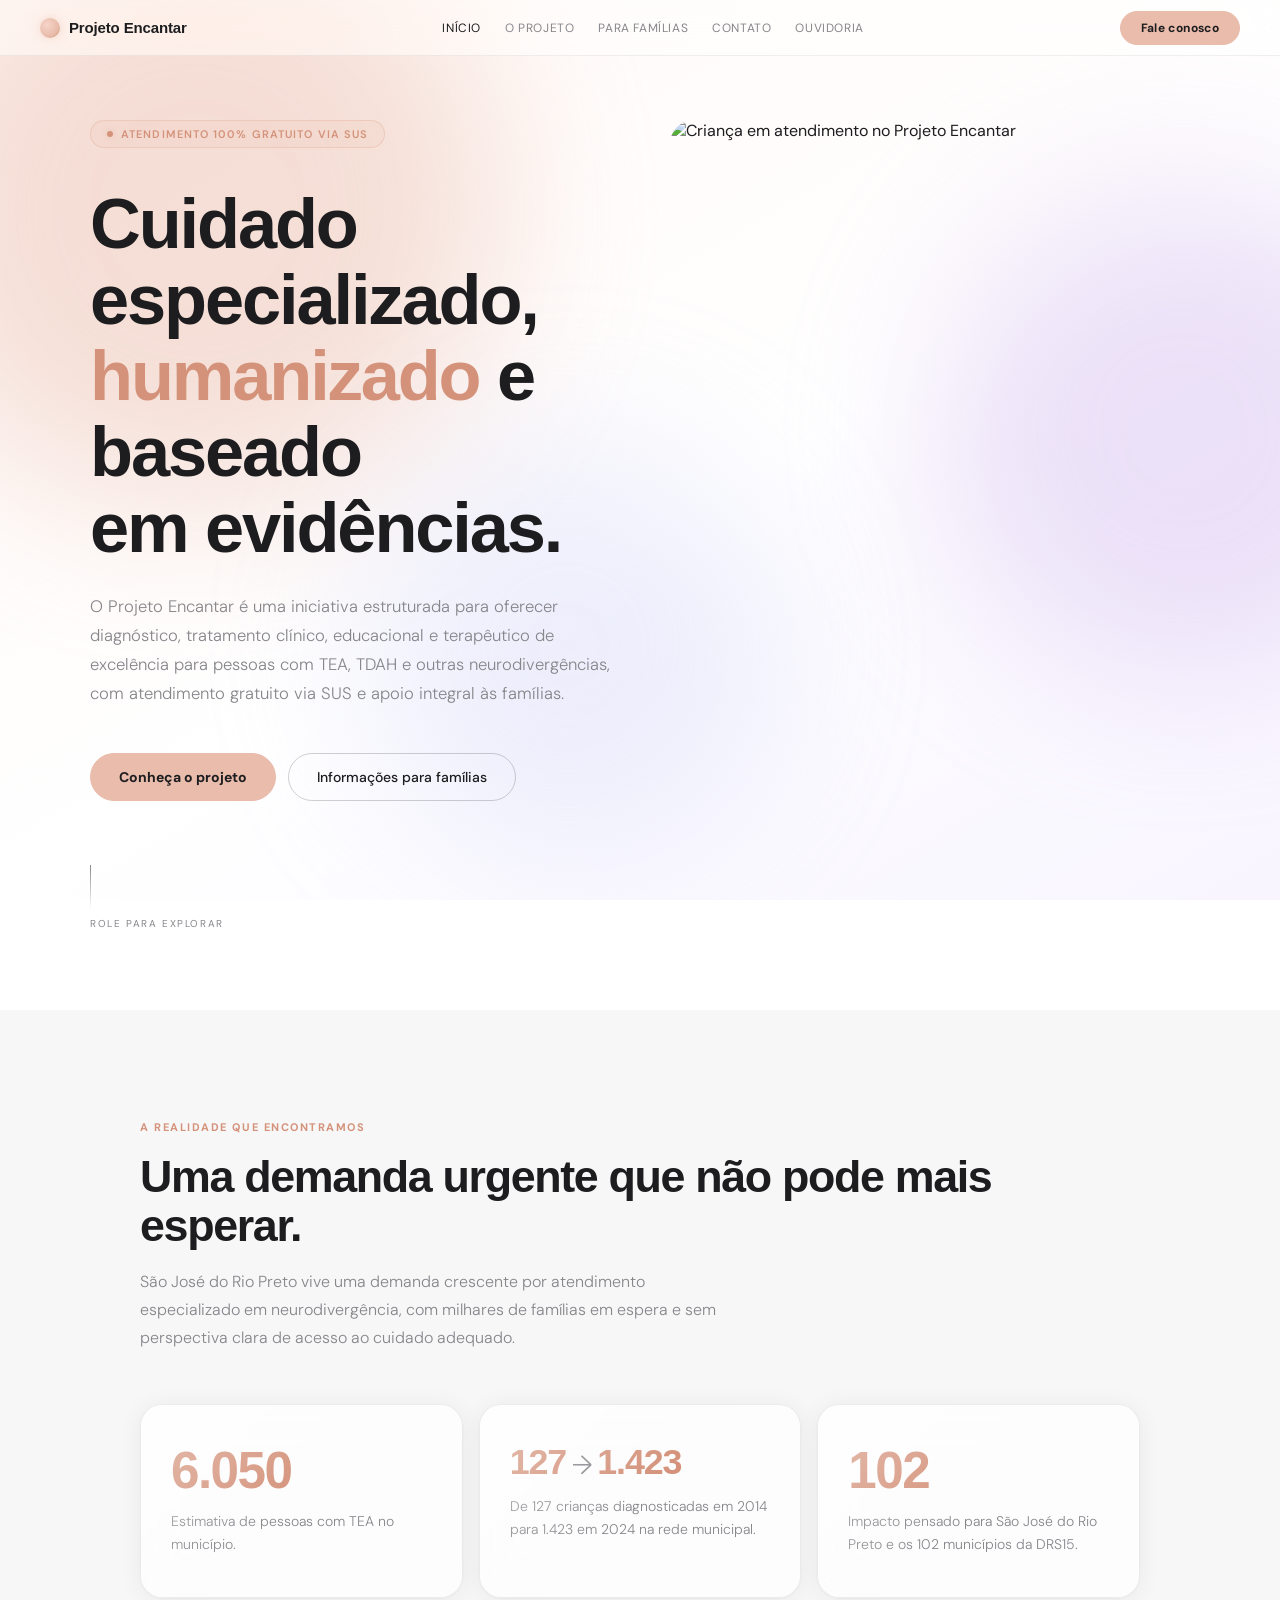
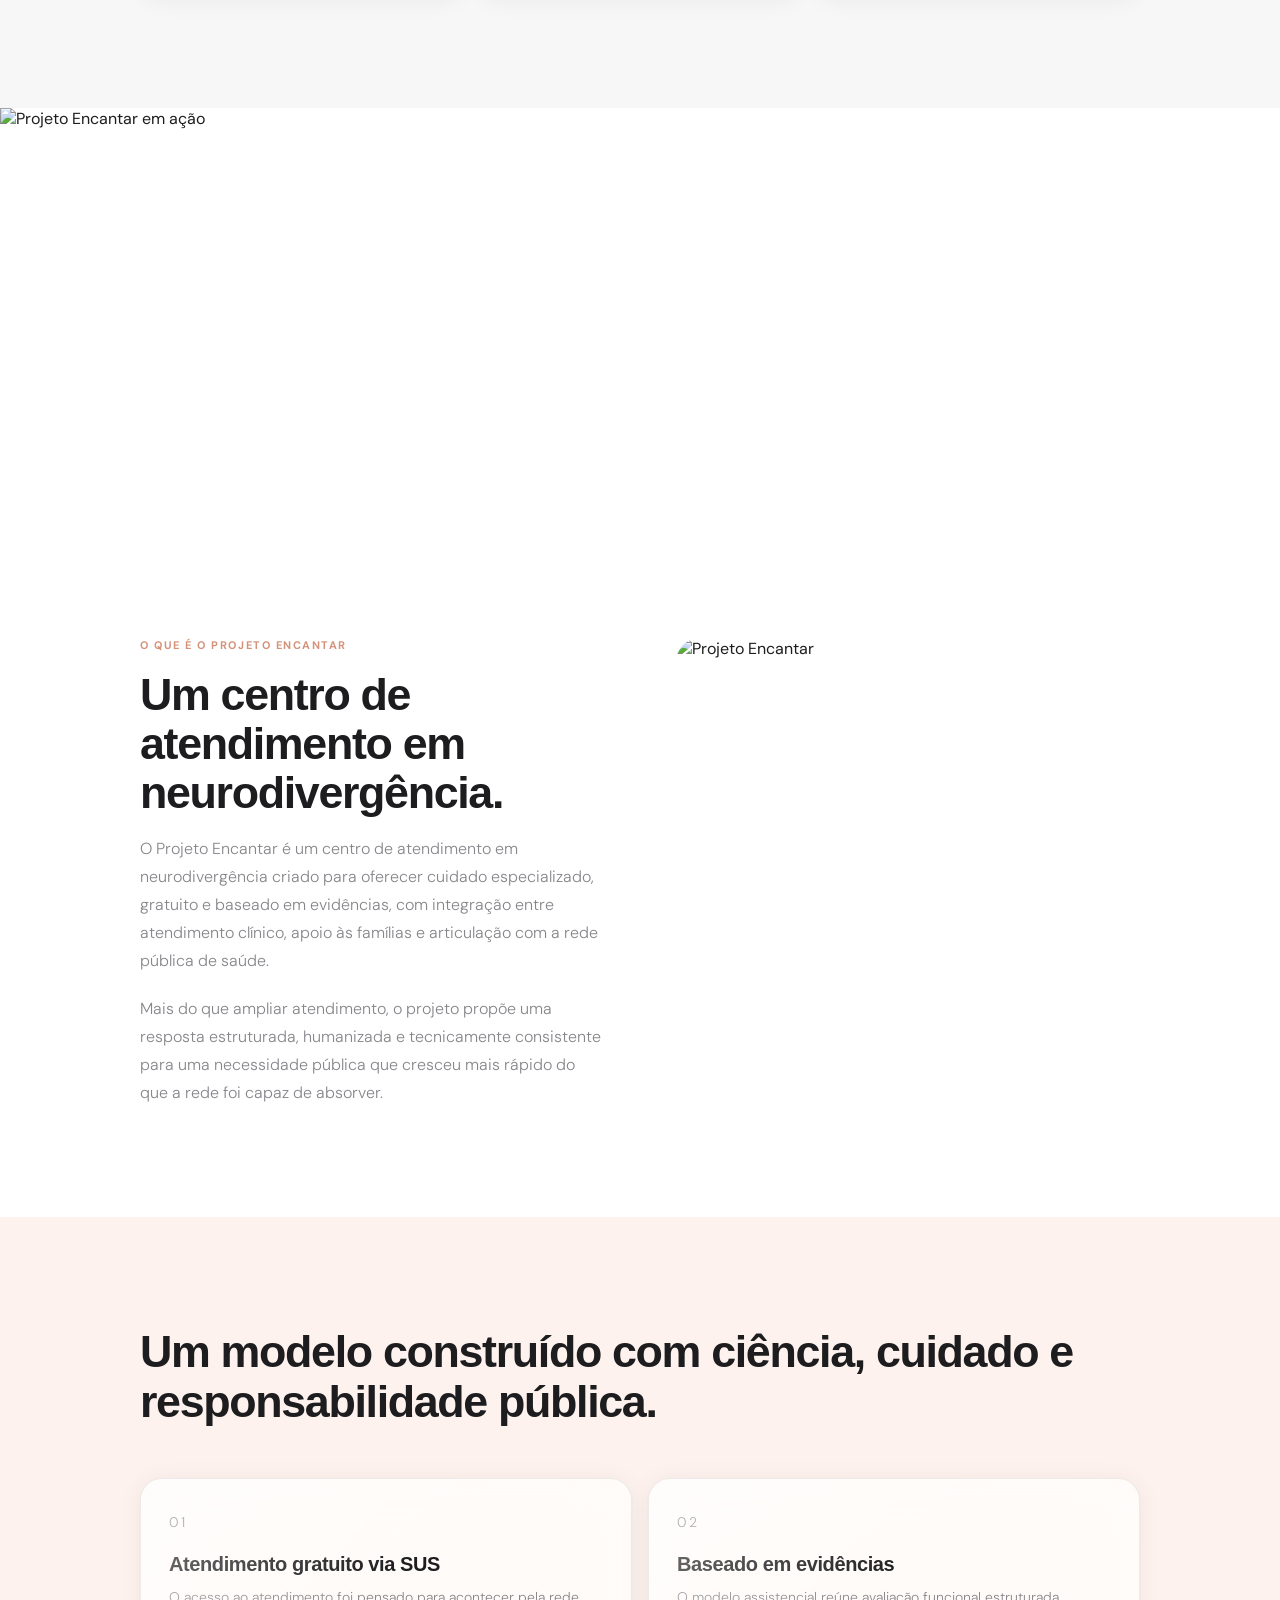
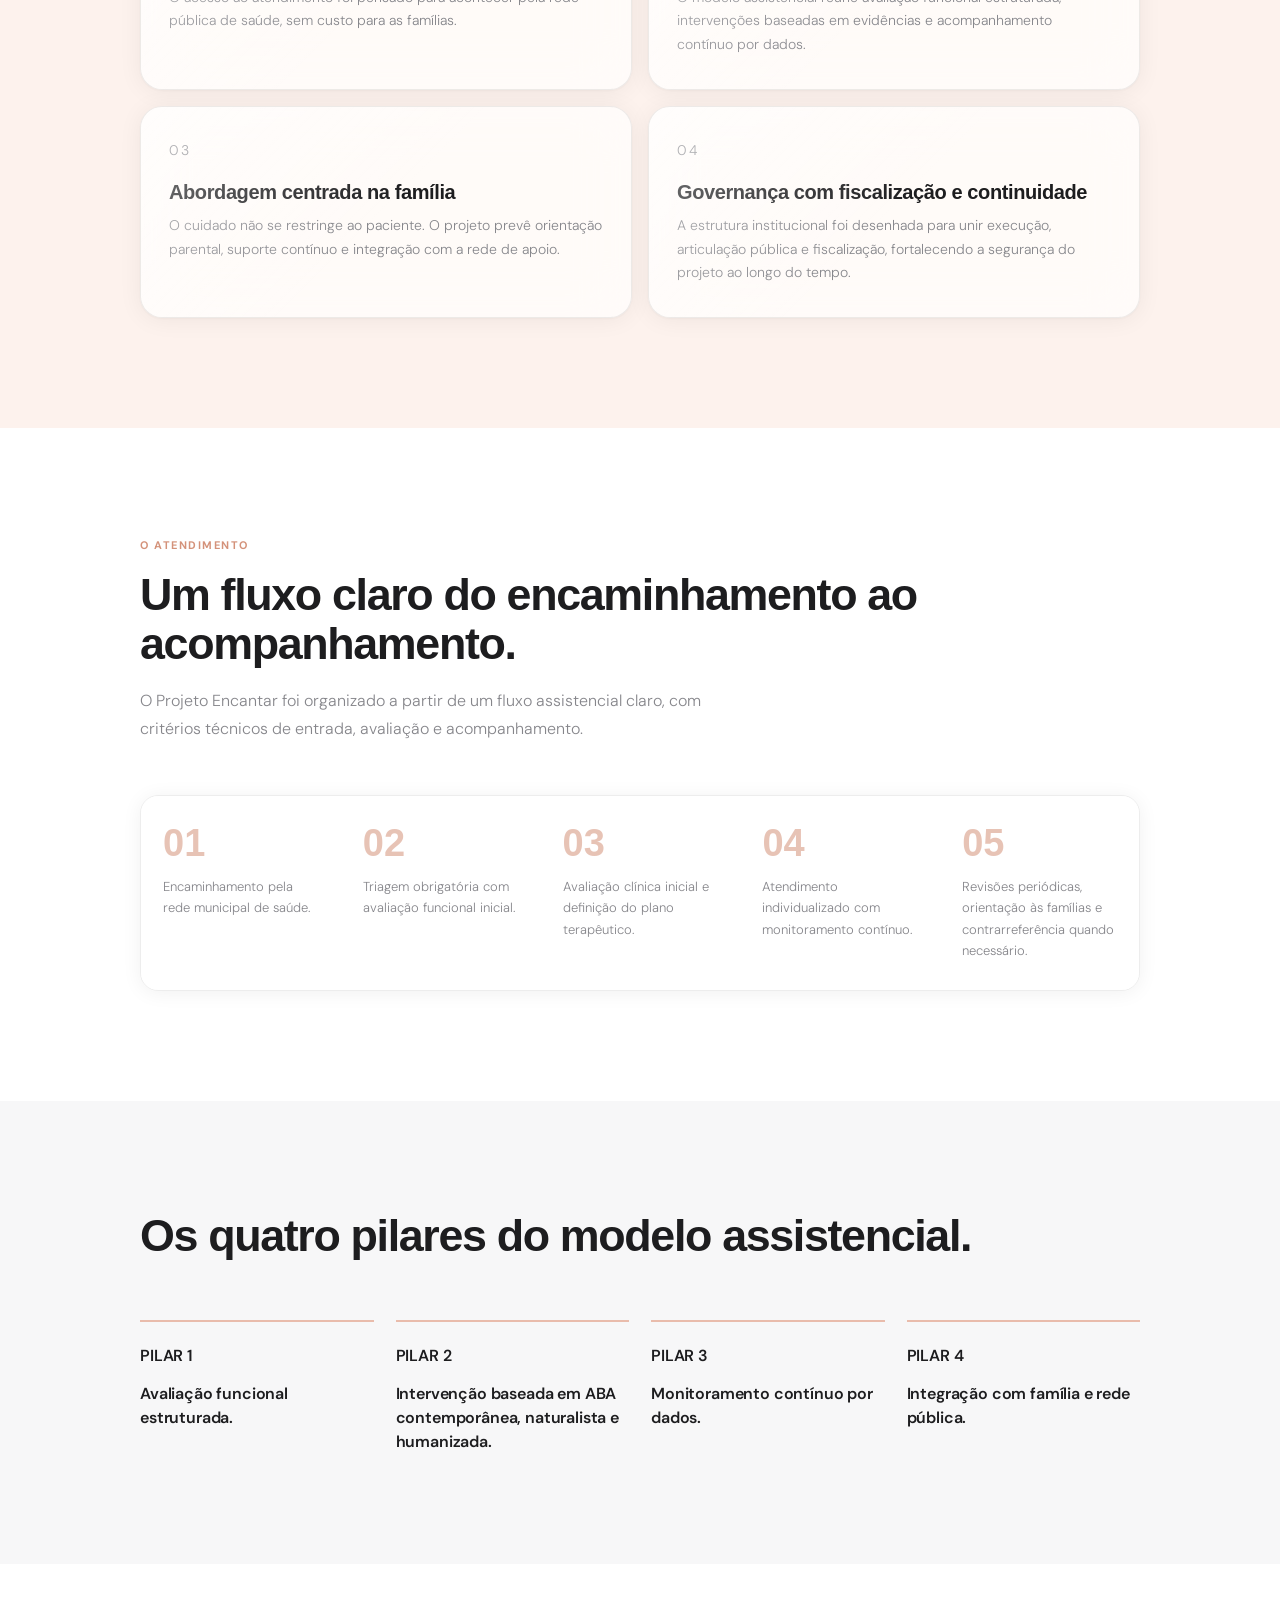
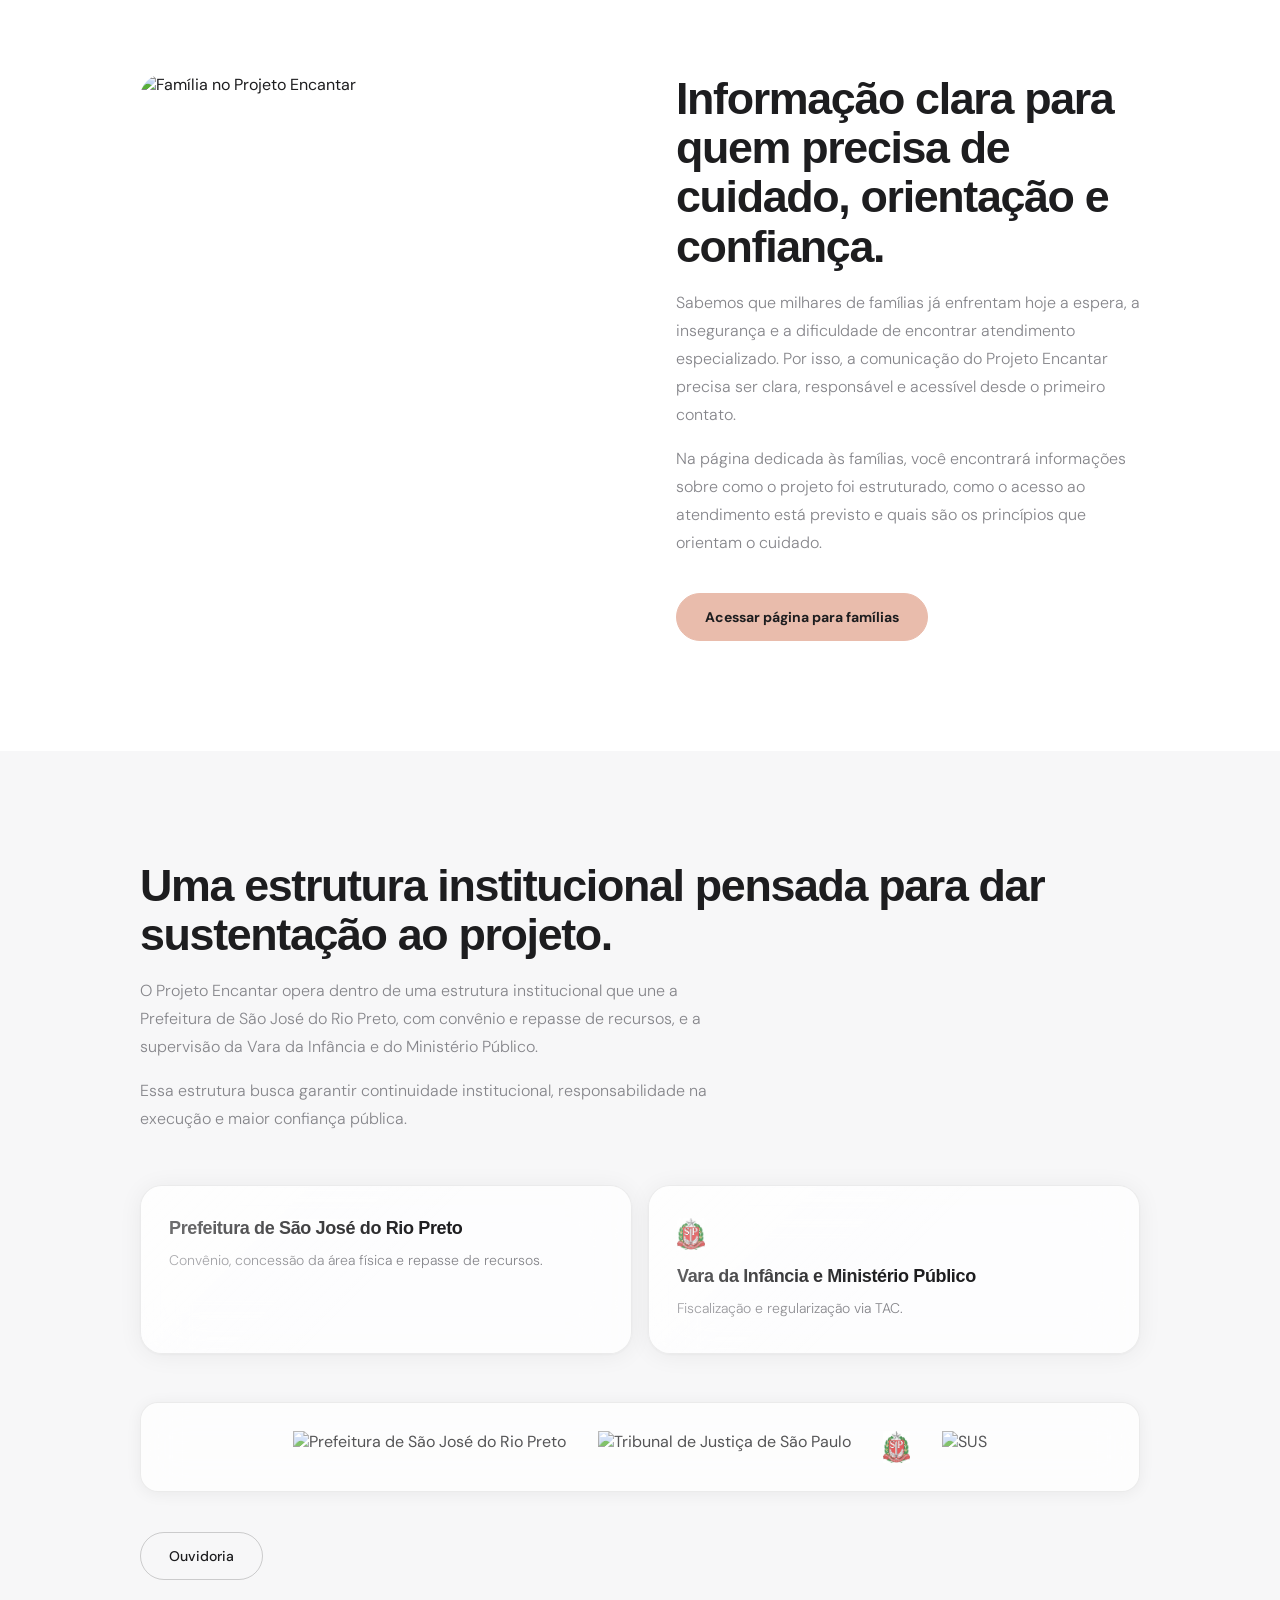
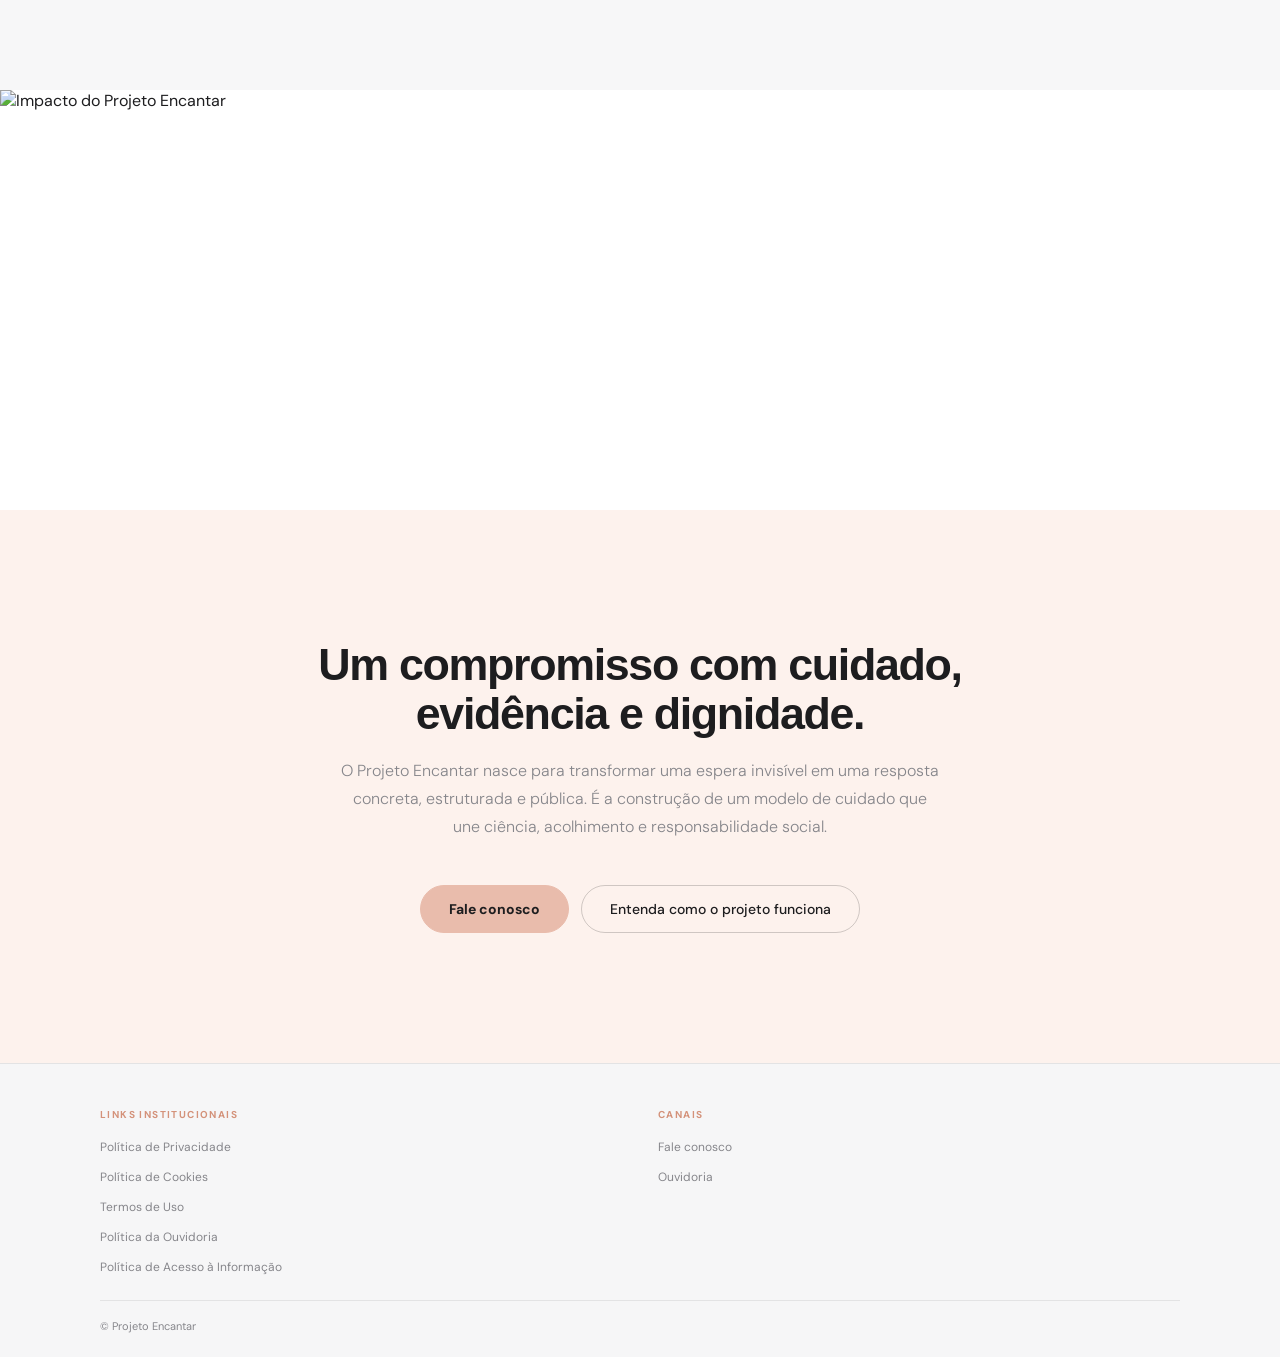
==== commit cd6ff0a7: "Add files via upload" ====
--- a/index.html
+++ b/index.html
@@ -9,7 +9,7 @@
   <title>Projeto Encantar — Cuidado especializado para crianças neurodivergentes</title>
   <link rel="preconnect" href="https://fonts.googleapis.com" />
   <link rel="preconnect" href="https://fonts.gstatic.com" crossorigin />
-  <link href="https://fonts.googleapis.com/css2?family=DM+Serif+Display:ital@0;1&family=DM+Sans:opsz,wght@9..40,300;9..40,400;9..40,500;9..40,600&display=swap" rel="stylesheet" />
+  <link href="https://fonts.googleapis.com/css2?family=DM+Sans:opsz,wght@9..40,300;9..40,400;9..40,500;9..40,600;9..40,700;9..40,800&display=swap" rel="stylesheet" />
   <link rel="stylesheet" href="styles.css" />
 </head>
 <body>
@@ -22,6 +22,10 @@
 
   <nav class="nav">
     <a href="index.html" class="brand">
+      <!-- Substitua logo.png pelo arquivo da logo quando disponível -->
+      <img src="logo.png" class="nav-logo" alt="Projeto Encantar"
+        onload="this.nextElementSibling.style.display='none'"
+        onerror="this.style.display='none'" />
       <span class="brand-orb" aria-hidden="true"></span>
       Projeto Encantar
     </a>
@@ -29,8 +33,9 @@
       <li><a href="index.html" class="is-active">Início</a></li>
       <li><a href="sobre.html">O projeto</a></li>
       <li><a href="familias.html">Para famílias</a></li>
+  
       <li><a href="contato.html">Contato</a></li>
-      <li><a href="https://ibass.com.br/portal-transparencia/" target="_blank" rel="noopener noreferrer">Transparência</a></li>
+      <li><a href="ouvidoria.html">Ouvidoria</a></li>
     </ul>
     <a href="contato.html" class="nav-cta">Fale conosco</a>
     <button class="nav-hamburger" id="hamburger" aria-label="Abrir menu" aria-expanded="false" aria-controls="navMobile">
@@ -43,32 +48,37 @@
     <a href="sobre.html">O projeto</a>
     <a href="familias.html">Para famílias</a>
     <a href="contato.html">Contato</a>
-    <a href="https://ibass.com.br/portal-transparencia/" target="_blank" rel="noopener noreferrer">Transparência</a>
+    <a href="ouvidoria.html">Ouvidoria</a>
     <a href="contato.html" class="nav-mobile-cta">Fale conosco</a>
   </div>
 
   <main>
 
     <!-- HERO -->
-    <section class="hero">
+    <section class="hero hero--split">
       <div class="hero-inner">
-        <div class="hero-badge r">
-          <span class="badge-dot"></span>
-          Atendimento 100% gratuito via SUS
-        </div>
-        <h1 class="r d1">
-          Cuidado especializado,<br/>
-          <em>humanizado</em> e baseado<br/>
-          em evidências.
-        </h1>
-        <p class="hero-sub r d2">O Projeto Encantar é uma iniciativa estruturada para oferecer diagnóstico, tratamento clínico, educacional e terapêutico de excelência para pessoas com TEA, TDAH e outras neurodivergências, com atendimento gratuito via SUS e apoio integral às famílias.</p>
-        <div class="btns btns--center r d3">
-          <a href="sobre.html" class="btn-p">Conheça o projeto</a>
-          <a href="familias.html" class="btn-g">Informações para famílias</a>
-        </div>
-        <div class="scroll-hint r d4">
-          <div class="scroll-line"></div>
-          <span>Role para explorar</span>
+        <div class="hero-text">
+          <div class="hero-badge r">
+            <span class="badge-dot"></span>
+            Atendimento 100% gratuito via SUS
+          </div>
+          <h1 class="r d1">
+            Cuidado especializado,<br/>
+            <em>humanizado</em> e baseado<br/>
+            em evidências.
+          </h1>
+          <p class="hero-sub r d2">O Projeto Encantar é uma iniciativa estruturada para oferecer diagnóstico, tratamento clínico, educacional e terapêutico de excelência para pessoas com TEA, TDAH e outras neurodivergências, com atendimento gratuito via SUS e apoio integral às famílias.</p>
+          <div class="btns btns--center r d3">
+            <a href="sobre.html" class="btn-p">Conheça o projeto</a>
+            <a href="familias.html" class="btn-g">Informações para famílias</a>
+          </div>
+          <div class="scroll-hint r d4">
+            <div class="scroll-line"></div>
+            <span>Role para explorar</span>
+          </div>
+        </div>
+        <div class="hero-img-col r d2">
+          <img src="Images/foto-hero.jpeg" alt="Criança em atendimento no Projeto Encantar" loading="eager" />
         </div>
       </div>
     </section>
@@ -81,28 +91,41 @@
         <p class="sec-sub r d2">São José do Rio Preto vive uma demanda crescente por atendimento especializado em neurodivergência, com milhares de famílias em espera e sem perspectiva clara de acesso ao cuidado adequado.</p>
         <div class="stats">
           <div class="glass stat-card r d1">
-            <div class="stat-n">6.050</div>
+            <div class="stat-n" data-count="6050">0</div>
             <p class="stat-d">Estimativa de pessoas com TEA no município.</p>
           </div>
           <div class="glass stat-card r d2">
-            <div class="stat-n">127→1.423</div>
+            <div class="stat-n stat-n--range">
+              <span data-count="127">0</span><span class="stat-arrow">→</span><span data-count="1423">0</span>
+            </div>
             <p class="stat-d">De 127 crianças diagnosticadas em 2014 para 1.423 em 2024 na rede municipal.</p>
           </div>
           <div class="glass stat-card r d3">
-            <div class="stat-n">102</div>
+            <div class="stat-n" data-count="102">0</div>
             <p class="stat-d">Impacto pensado para São José do Rio Preto e os 102 municípios da DRS15.</p>
           </div>
         </div>
       </div>
     </section>
 
+    <div class="editorial-banner r">
+      <img src="Images/foto-destaque.jpeg" alt="Projeto Encantar em ação" loading="lazy" />
+    </div>
+
     <!-- INSTITUCIONAL -->
-    <section class="sec sec--center">
-      <div class="container">
-        <p class="eyebrow r">O que é o Projeto Encantar</p>
-        <h2 class="sec-title r d1">Um centro de atendimento em neurodivergência.</h2>
-        <p class="sec-sub r d2">O Projeto Encantar é um centro de atendimento em neurodivergência criado para oferecer cuidado especializado, gratuito e baseado em evidências, com integração entre atendimento clínico, apoio às famílias e articulação com a rede pública de saúde.</p>
-        <p class="sec-sub r d3" style="margin-top:20px;">Mais do que ampliar atendimento, o projeto propõe uma resposta estruturada, humanizada e tecnicamente consistente para uma necessidade pública que cresceu mais rápido do que a rede foi capaz de absorver.</p>
+    <section class="sec">
+      <div class="container">
+        <div class="media-block">
+          <div class="media-block__body">
+            <p class="eyebrow r">O que é o Projeto Encantar</p>
+            <h2 class="sec-title r d1">Um centro de atendimento em neurodivergência.</h2>
+            <p class="sec-sub r d2">O Projeto Encantar é um centro de atendimento em neurodivergência criado para oferecer cuidado especializado, gratuito e baseado em evidências, com integração entre atendimento clínico, apoio às famílias e articulação com a rede pública de saúde.</p>
+            <p class="sec-sub r d3" style="margin-top:20px;">Mais do que ampliar atendimento, o projeto propõe uma resposta estruturada, humanizada e tecnicamente consistente para uma necessidade pública que cresceu mais rápido do que a rede foi capaz de absorver.</p>
+          </div>
+          <div class="media-block__img r d2">
+            <img src="Images/foto-projeto.jpeg" alt="Projeto Encantar" loading="lazy" />
+          </div>
+        </div>
       </div>
     </section>
 
@@ -167,12 +190,17 @@
     <!-- FAMÍLIAS -->
     <section class="fam-sec">
       <div class="container">
-        <div class="glass fam-card r">
-          <h2 class="sec-title">Informação clara para quem precisa de cuidado, orientação e confiança.</h2>
-          <p class="sec-sub">Sabemos que milhares de famílias já enfrentam hoje a espera, a insegurança e a dificuldade de encontrar atendimento especializado. Por isso, a comunicação do Projeto Encantar precisa ser clara, responsável e acessível desde o primeiro contato.</p>
-          <p class="sec-sub" style="margin-top:16px;">Na página dedicada às famílias, você encontrará informações sobre como o projeto foi estruturado, como o acesso ao atendimento está previsto e quais são os princípios que orientam o cuidado.</p>
-          <div class="btns btns--center" style="margin-top:36px;">
-            <a href="familias.html" class="btn-p">Acessar página para famílias</a>
+        <div class="media-block">
+          <div class="media-block__img r">
+            <img src="Images/foto-familias.jpeg" alt="Família no Projeto Encantar" loading="lazy" />
+          </div>
+          <div class="media-block__body">
+            <h2 class="sec-title r">Informação clara para quem precisa de cuidado, orientação e confiança.</h2>
+            <p class="sec-sub r d1">Sabemos que milhares de famílias já enfrentam hoje a espera, a insegurança e a dificuldade de encontrar atendimento especializado. Por isso, a comunicação do Projeto Encantar precisa ser clara, responsável e acessível desde o primeiro contato.</p>
+            <p class="sec-sub r d2" style="margin-top:16px;">Na página dedicada às famílias, você encontrará informações sobre como o projeto foi estruturado, como o acesso ao atendimento está previsto e quais são os princípios que orientam o cuidado.</p>
+            <div class="btns" style="margin-top:36px;">
+              <a href="familias.html" class="btn-p">Acessar página para famílias</a>
+            </div>
           </div>
         </div>
       </div>
@@ -182,10 +210,10 @@
     <section class="sec sec--gray">
       <div class="container">
         <h2 class="sec-title r">Uma estrutura institucional pensada para dar sustentação ao projeto.</h2>
-        <p class="sec-sub r d1">O Projeto Encantar opera dentro de uma governança tripartite, com participação institucional do IBASS, da Prefeitura de São José do Rio Preto e da estrutura de fiscalização e regularização associada ao Ministério Público e à Vara da Infância, conforme os documentos do projeto.</p>
+        <p class="sec-sub r d1">O Projeto Encantar opera dentro de uma estrutura institucional que une a Prefeitura de São José do Rio Preto, com convênio e repasse de recursos, e a supervisão da Vara da Infância e do Ministério Público.</p>
         <p class="sec-sub r d2" style="margin-top:16px;">Essa estrutura busca garantir continuidade institucional, responsabilidade na execução e maior confiança pública.</p>
 
-        <div class="gov-grid">
+        <div class="gov-grid gov-grid--2">
           <div class="glass gov-card r d1">
             <img
               src="https://www.riopreto.sp.gov.br/img/logotipo_prefeitura-hor_pos.png"
@@ -198,17 +226,10 @@
             <p>Convênio, concessão da área física e repasse de recursos.</p>
           </div>
           <div class="glass gov-card r d2">
-            <img
-              src="https://ibass.com.br/wp-content/uploads/2025/09/logo-IBASS-principal.svg"
-              alt="IBASS"
-              loading="lazy"
-              style="height:36px;width:auto;object-fit:contain;display:block;margin-bottom:16px;max-width:140px;"
-              onerror="this.style.display='none'"
-            />
-            <h3>IBASS</h3>
-            <p>Captação de recursos, execução operacional e expertise técnica.</p>
-          </div>
-          <div class="glass gov-card r d3">
+            <div style="display:flex;align-items:center;gap:16px;margin-bottom:16px;flex-wrap:wrap;">
+              <img src="https://www.tjsp.jus.br/Download/Imagens/Logo/Logotipo_TJSP_original.png" alt="Tribunal de Justiça de São Paulo" loading="lazy" style="height:32px;width:auto;object-fit:contain;" onerror="this.style.display='none'" />
+              <img src="mpsp.png" alt="Ministério Público de São Paulo" loading="lazy" style="height:32px;width:auto;object-fit:contain;" onerror="this.style.display='none'" />
+            </div>
             <h3>Vara da Infância e Ministério Público</h3>
             <p>Fiscalização e regularização via TAC.</p>
           </div>
@@ -216,17 +237,21 @@
 
         <!-- Strip de logos parceiros -->
         <div class="partners-strip r d1">
-          <img src="https://ibass.com.br/wp-content/uploads/2025/09/logo-IBASS-principal.svg" alt="IBASS" loading="lazy" />
           <img src="https://www.riopreto.sp.gov.br/img/logotipo_prefeitura-hor_pos.png" alt="Prefeitura de São José do Rio Preto" loading="lazy" />
-          <img src="https://upload.wikimedia.org/wikipedia/commons/e/e6/SUS_apenas_preenchimento.svg" alt="SUS" loading="lazy" />
-        </div>
-
-        <div class="gov-btns r d4">
-          <a href="https://ibass.com.br/portal-transparencia/" target="_blank" rel="noopener noreferrer" class="btn-g">Transparência</a>
-          <a href="contato.html#ouvidoria" class="btn-g">Ouvidoria</a>
-        </div>
-      </div>
-    </section>
+          <img src="https://www.tjsp.jus.br/Download/Imagens/Logo/Logotipo_TJSP_original.png" alt="Tribunal de Justiça de São Paulo" loading="lazy" />
+          <img src="mpsp.png" alt="Ministério Público de São Paulo" loading="lazy" onerror="this.style.display='none'" />
+          <img src="https://upload.wikimedia.org/wikipedia/commons/thumb/0/0b/Logo_SUS.svg/250px-Logo_SUS.svg.png" alt="SUS" loading="lazy" />
+        </div>
+
+        <div class="gov-btns r d3">
+          <a href="ouvidoria.html" class="btn-g">Ouvidoria</a>
+        </div>
+      </div>
+    </section>
+
+    <div class="editorial-banner r">
+      <img src="Images/foto-impacto.jpeg" alt="Impacto do Projeto Encantar" loading="lazy" />
+    </div>
 
     <!-- FECHAMENTO -->
     <section class="close-sec">
@@ -247,25 +272,51 @@
       <div>
         <h4>Links institucionais</h4>
         <ul>
-          <li><a href="#">Política de Privacidade</a></li>
-          <li><a href="#">Política de Cookies</a></li>
-          <li><a href="#">Termos de Uso</a></li>
-          <li><a href="#">Política da Ouvidoria</a></li>
-          <li><a href="#">Política de Acesso à Informação</a></li>
+          <li><a href="privacidade.html">Política de Privacidade</a></li>
+          <li><a href="cookies.html">Política de Cookies</a></li>
+          <li><a href="termos.html">Termos de Uso</a></li>
+          <li><a href="politica-ouvidoria.html">Política da Ouvidoria</a></li>
+          <li><a href="acesso-informacao.html">Política de Acesso à Informação</a></li>
         </ul>
       </div>
       <div>
         <h4>Canais</h4>
         <ul>
-          <li><a href="mailto:contato@ibass.com.br">E-mail institucional: contato@ibass.com.br</a></li>
-          <li><a href="https://ibass.com.br" target="_blank" rel="noopener noreferrer">Site institucional do IBASS</a></li>
+          <li><a href="contato.html">Fale conosco</a></li>
+          <li><a href="ouvidoria.html">Ouvidoria</a></li>
+      
         </ul>
       </div>
     </div>
-    <div class="footer-copy">© Projeto Encantar · IBASS</div>
+    <div class="footer-copy">© Projeto Encantar</div>
   </footer>
 
   <script>
+    /* Animação de contagem nos stats */
+    function countUp(el, target, duration) {
+      const start = performance.now();
+      function update(now) {
+        const progress = Math.min((now - start) / duration, 1);
+        const ease = progress === 1 ? 1 : 1 - Math.pow(2, -10 * progress);
+        el.textContent = Math.round(target * ease).toLocaleString('pt-BR');
+        if (progress < 1) requestAnimationFrame(update);
+      }
+      requestAnimationFrame(update);
+    }
+    const statsEl = document.querySelector('.stats');
+    if (statsEl) {
+      const statsObs = new IntersectionObserver(entries => {
+        entries.forEach(entry => {
+          if (!entry.isIntersecting) return;
+          statsObs.unobserve(entry.target);
+          entry.target.querySelectorAll('[data-count]').forEach((el, i) => {
+            setTimeout(() => countUp(el, parseInt(el.dataset.count), 1600), i * 120);
+          });
+        });
+      }, { threshold: 0.4 });
+      statsObs.observe(statsEl);
+    }
+
     if (window.matchMedia('(hover:hover) and (pointer:fine)').matches) {
       document.addEventListener('mousemove', e => {
         const px = (e.clientX / innerWidth  - 0.5) * 16;
--- a/styles.css
+++ b/styles.css
@@ -20,7 +20,7 @@
   --bg-salmon:    #fdf0ea;
 
   /* Glass (claro) */
-  --glass:        rgba(255,255,255,0.65);
+  --glass:        rgba(255,255,255,0.72);
   --glass-border: rgba(0,0,0,0.07);
   --glass-shine:  rgba(255,255,255,0.9);
   --glass-shadow: rgba(0,0,0,0.06);
@@ -31,7 +31,7 @@
   --muted:        #86868b;
 
   /* Fontes */
-  --serif: 'DM Serif Display', Georgia, serif;
+  --serif: 'Helvetica Neue', Helvetica, Arial, sans-serif;
   --sans:  'DM Sans', system-ui, sans-serif;
 }
 
@@ -39,23 +39,24 @@
 
 body {
   font-family: var(--sans);
-  background: var(--bg);
+  background: linear-gradient(150deg, #fff8f5 0%, #ffffff 55%, #f8f5ff 100%);
+  background-attachment: fixed;
   color: var(--text);
   overflow-x: hidden;
 }
 a { color: inherit; text-decoration: none; }
 
-/* ── BLOBS (pastéis visíveis no fundo branco) ──── */
+/* ── BLOBS (pastéis visíveis) ────────────────────── */
 .blobs { position:fixed; inset:0; z-index:0; pointer-events:none; overflow:hidden; }
 .blob  { position:absolute; border-radius:50%; filter:blur(80px); }
-.b1 { width:600px; height:600px; background:var(--peach);    opacity:.35; top:-10%; left:-8%;  animation:drift 22s ease-in-out infinite alternate; }
-.b2 { width:500px; height:500px; background:var(--lilac);    opacity:.25; top:20%;  right:-12%; animation:drift 28s ease-in-out infinite alternate; animation-delay:-10s; }
-.b3 { width:420px; height:420px; background:var(--lavender); opacity:.22; bottom:5%; left:28%; animation:drift 24s ease-in-out infinite alternate; animation-delay:-17s; }
+.b1 { width:600px; height:600px; background:var(--peach);    opacity:.45; top:-10%; left:-8%;  animation:drift 22s ease-in-out infinite alternate; }
+.b2 { width:500px; height:500px; background:var(--lilac);    opacity:.32; top:20%;  right:-12%; animation:drift 28s ease-in-out infinite alternate; animation-delay:-10s; }
+.b3 { width:420px; height:420px; background:var(--lavender); opacity:.28; bottom:5%; left:28%; animation:drift 24s ease-in-out infinite alternate; animation-delay:-17s; }
 @keyframes drift { 0%{transform:translate(0,0) scale(1)} 50%{transform:translate(35px,-28px) scale(1.07)} 100%{transform:translate(-18px,36px) scale(.94)} }
 @media (max-width: 768px) {
-  .b1 { width:260px; height:260px; filter:blur(50px); opacity:.28; }
-  .b2 { width:220px; height:220px; filter:blur(50px); opacity:.20; }
-  .b3 { width:180px; height:180px; filter:blur(50px); opacity:.18; }
+  .b1 { width:280px; height:280px; filter:blur(55px); opacity:.38; }
+  .b2 { width:240px; height:240px; filter:blur(55px); opacity:.26; }
+  .b3 { width:200px; height:200px; filter:blur(55px); opacity:.22; }
 }
 
 /* ── SCROLL REVEAL ──────────────────────────────── */
@@ -65,7 +66,7 @@
 
 /* ── GLASS (claro) ──────────────────────────────── */
 .glass {
-  background: rgba(255,255,255,0.75);
+  background: rgba(255,255,255,0.68);
   border: 1px solid var(--glass-border);
   border-radius: 22px;
   box-shadow: 0 2px 24px var(--glass-shadow), 0 1px 3px rgba(0,0,0,0.04);
@@ -74,15 +75,15 @@
   transition: border-color .3s, transform .35s cubic-bezier(.16,1,.3,1), box-shadow .3s;
 }
 @supports (backdrop-filter: blur(1px)) {
-  .glass { background: var(--glass); backdrop-filter:blur(24px) saturate(180%); -webkit-backdrop-filter:blur(24px) saturate(180%); }
+  .glass { background: var(--glass); backdrop-filter:blur(28px) saturate(200%); -webkit-backdrop-filter:blur(28px) saturate(200%); }
 }
 .glass::before {
   content:''; position:absolute; inset:0;
   background: linear-gradient(135deg, var(--glass-shine) 0%, transparent 50%);
-  pointer-events:none; opacity:.6;
+  pointer-events:none; opacity:.5;
 }
 @media (hover: hover) {
-  .glass:hover { border-color:rgba(233,188,172,.5); transform:translateY(-4px); box-shadow:0 8px 40px rgba(233,188,172,.2), 0 2px 8px rgba(0,0,0,0.06); }
+  .glass:hover { border-color:rgba(233,188,172,.5); transform:translateY(-4px); box-shadow:0 8px 40px rgba(233,188,172,.25), 0 2px 8px rgba(0,0,0,0.06); }
 }
 
 /* ── LAYOUT ─────────────────────────────────────── */
@@ -93,28 +94,33 @@
 /* ── NAV ─────────────────────────────────────────── */
 .nav {
   position:fixed; top:0; left:0; right:0; z-index:1000;
-  height:52px; display:flex; align-items:center; justify-content:space-between;
+  height:56px; display:flex; align-items:center; justify-content:space-between;
   padding:0 40px;
-  background: rgba(255,255,255,0.78);
+  background: rgba(255,255,255,0.72);
   border-bottom: 1px solid rgba(0,0,0,0.06);
 }
 @supports (backdrop-filter: blur(1px)) {
-  .nav { background:rgba(255,255,255,0.6); backdrop-filter:blur(28px) saturate(200%); -webkit-backdrop-filter:blur(28px) saturate(200%); }
-}
-@media(max-width:768px){ .nav { padding:0 20px; } }
-.brand { display:flex; align-items:center; gap:9px; font-family:var(--serif); font-size:16px; color:var(--text); }
+  .nav { background:rgba(255,255,255,0.55); backdrop-filter:blur(32px) saturate(220%); -webkit-backdrop-filter:blur(32px) saturate(220%); }
+}
+@media(max-width:768px){ .nav { padding:0 20px; height:52px; } }
+
+/* Logo e brand */
+.brand { display:flex; align-items:center; gap:9px; font-family:var(--serif); font-size:15px; font-weight:700; color:var(--text); letter-spacing:-.01em; }
+.nav-logo { height:26px; width:auto; display:block; object-fit:contain; }
 .brand-orb { width:20px; height:20px; border-radius:50%; background:radial-gradient(circle at 35% 35%,#f5d5c8,var(--peach) 60%,#c8946e); box-shadow:0 0 10px rgba(233,188,172,.5); flex-shrink:0; }
-.nav-links { list-style:none; display:flex; gap:28px; font-size:12px; }
+
+.nav-links { list-style:none; display:flex; gap:24px; font-size:12px; }
+@media(max-width:1100px) and (min-width:769px) { .nav-links { gap:16px; font-size:11px; } }
 .nav-links a { color:var(--muted); letter-spacing:.05em; text-transform:uppercase; transition:color .2s; }
 @media (hover: hover) { .nav-links a:hover { color:var(--text); } }
 .nav-links a.is-active { color:var(--text); }
-.nav-cta { padding:7px 18px; border:1.5px solid var(--peach); border-radius:999px; font-size:12px; font-weight:600; background:var(--peach); color:var(--text); letter-spacing:.03em; transition:background .2s,border-color .2s,transform .2s; }
+.nav-cta { padding:8px 20px; border:1.5px solid var(--peach); border-radius:999px; font-size:12px; font-weight:700; background:var(--peach); color:var(--text); letter-spacing:.03em; transition:background .2s,border-color .2s,transform .2s; }
 @media (hover: hover) { .nav-cta:hover { background:var(--peach-deep); border-color:var(--peach-deep); color:#fff; transform:translateY(-1px); } }
 .nav-hamburger { display:none; }
 @media(max-width:768px) {
   .nav-links { display:none; }
   .nav-cta   { display:none; }
-  .nav-hamburger { display:flex; flex-direction:column; justify-content:center; gap:5px; background:none; border:none; cursor:pointer; padding:6px; z-index:1001; }
+  .nav-hamburger { display:flex; flex-direction:column; justify-content:center; gap:5px; background:none; border:none; cursor:pointer; padding:8px; z-index:1001; min-width:40px; min-height:40px; }
   .nav-hamburger span { display:block; width:22px; height:1.5px; background:var(--text); border-radius:2px; transition:transform .3s, opacity .3s; }
   .nav-hamburger.open span:nth-child(1) { transform:translateY(6.5px) rotate(45deg); }
   .nav-hamburger.open span:nth-child(2) { opacity:0; }
@@ -126,97 +132,147 @@
   align-items:center; justify-content:center; gap:6px; padding:40px 20px;
 }
 @supports (backdrop-filter: blur(1px)) {
-  .nav-mobile { background:rgba(255,255,255,.9); backdrop-filter:blur(24px); -webkit-backdrop-filter:blur(24px); }
+  .nav-mobile { background:rgba(255,255,255,.88); backdrop-filter:blur(28px); -webkit-backdrop-filter:blur(28px); }
 }
 .nav-mobile.open { display:flex; }
-.nav-mobile a { font-family:var(--serif); font-size:28px; font-weight:400; color:var(--muted); padding:12px 0; width:100%; text-align:center; border-bottom:1px solid rgba(0,0,0,.07); transition:color .2s; }
+.nav-mobile a { font-family:var(--serif); font-size:26px; font-weight:700; color:var(--muted); padding:12px 0; width:100%; text-align:center; border-bottom:1px solid rgba(0,0,0,.07); transition:color .2s; letter-spacing:-.01em; }
 .nav-mobile a:last-child { border-bottom:none; }
 .nav-mobile a.is-active, .nav-mobile a:active { color:var(--peach-deep); }
-.nav-mobile .nav-mobile-cta { margin-top:20px; display:inline-block; padding:14px 32px; background:var(--peach); color:var(--text); border-radius:999px; font-family:var(--sans); font-size:15px; font-weight:600; width:auto; border:none; }
+.nav-mobile .nav-mobile-cta { margin-top:20px; display:inline-block; padding:14px 36px; background:var(--peach); color:var(--text); border-radius:999px; font-family:var(--sans); font-size:15px; font-weight:700; width:auto; border:none; }
 
 /* ── BOTÕES ─────────────────────────────────────── */
 .btns { display:flex; gap:12px; flex-wrap:wrap; }
 .btns--center { justify-content:center; }
 @media(max-width:480px) { .btns--center { flex-direction:column; align-items:center; } .btns { flex-direction:column; } }
-.btn-p { padding:13px 26px; background:var(--peach); color:var(--text); border-radius:999px; font-size:14px; font-weight:600; display:inline-block; text-align:center; transition:background .2s,transform .25s,box-shadow .25s; border:1.5px solid var(--peach); }
+.btn-p {
+  padding:14px 28px; background:var(--peach); color:var(--text); border-radius:999px;
+  font-size:14px; font-weight:700; display:inline-block; text-align:center;
+  transition:background .2s,transform .25s,box-shadow .25s; border:1.5px solid var(--peach);
+  min-height:48px; display:inline-flex; align-items:center; justify-content:center;
+}
 @media (hover: hover) { .btn-p:hover { background:var(--peach-deep); border-color:var(--peach-deep); color:#fff; transform:translateY(-2px); box-shadow:0 8px 28px rgba(212,146,122,.3); } }
-.btn-g { padding:13px 26px; background:transparent; color:var(--text); border:1.5px solid rgba(0,0,0,.18); border-radius:999px; font-size:14px; font-weight:500; display:inline-block; text-align:center; transition:background .2s,border-color .2s,transform .25s; }
+.btn-g {
+  padding:14px 28px; background:transparent; color:var(--text); border:1.5px solid rgba(0,0,0,.18);
+  border-radius:999px; font-size:14px; font-weight:500; display:inline-flex; align-items:center;
+  justify-content:center; text-align:center; transition:background .2s,border-color .2s,transform .25s;
+  min-height:48px;
+}
 @media (hover: hover) { .btn-g:hover { background:rgba(0,0,0,.05); border-color:rgba(0,0,0,.28); transform:translateY(-2px); } }
 .form button.btn-p { border:none; cursor:pointer; font-family:var(--sans); }
+@media(max-width:480px) {
+  .btn-p, .btn-g { width:100%; max-width:320px; }
+}
 
 /* ── SEÇÕES ─────────────────────────────────────── */
-.sec { padding:110px 0; background:var(--bg); }
-@media(max-width:768px){ .sec { padding:70px 0; } }
-.sec--gray    { background:var(--bg-gray); }
-.sec--salmon  { background:var(--bg-salmon); }
+.sec { padding:110px 0; background:rgba(255,255,255,0.82); }
+@media(max-width:768px){ .sec { padding:64px 0; } }
+.sec--gray    { background:rgba(245,245,247,0.80); }
+.sec--salmon  { background:rgba(253,240,234,0.82); }
 .sec--center  { text-align:center; }
 .sec--center .sec-sub { margin-left:auto; margin-right:auto; }
-.eyebrow { font-size:11px; font-weight:600; letter-spacing:.14em; text-transform:uppercase; color:var(--peach-deep); margin-bottom:18px; }
-.sec-title { font-family:var(--serif); font-size:clamp(28px,3.5vw,50px); line-height:1.1; font-weight:400; margin-bottom:18px; letter-spacing:-.01em; color:var(--text); }
+.eyebrow { font-size:11px; font-weight:700; letter-spacing:.14em; text-transform:uppercase; color:var(--peach-deep); margin-bottom:18px; }
+.sec-title {
+  font-family:var(--serif);
+  font-size:clamp(26px,3.5vw,50px);
+  line-height:1.1;
+  font-weight:800;
+  margin-bottom:18px;
+  letter-spacing:-.03em;
+  color:var(--text);
+}
 .sec-sub { font-size:16px; line-height:1.75; color:var(--muted); max-width:600px; font-weight:300; }
 .sec-sub + .sec-sub { margin-top:18px; }
+@media(max-width:480px) {
+  .sec-sub { font-size:15px; }
+}
 
 /* ── HERO ────────────────────────────────────────── */
 .hero { min-height:100vh; min-height:100svh; display:flex; align-items:center; padding:120px 40px 80px; text-align:center; background:transparent; }
-@media(max-width:768px){ .hero { padding:100px 20px 60px; } }
+@media(max-width:768px){ .hero { padding:88px 20px 60px; } }
 .hero-inner { max-width:860px; margin:0 auto; }
-.hero-badge { display:inline-flex; align-items:center; gap:8px; padding:6px 16px; margin-bottom:38px; border:1.5px solid rgba(233,188,172,.6); border-radius:999px; font-size:11px; font-weight:500; letter-spacing:.1em; text-transform:uppercase; color:var(--peach-deep); background:rgba(233,188,172,.12); }
+.hero-badge { display:inline-flex; align-items:center; gap:8px; padding:6px 16px; margin-bottom:38px; border:1.5px solid rgba(233,188,172,.6); border-radius:999px; font-size:11px; font-weight:600; letter-spacing:.1em; text-transform:uppercase; color:var(--peach-deep); background:rgba(233,188,172,.14); }
 .badge-dot { width:6px; height:6px; border-radius:50%; background:var(--peach-deep); box-shadow:0 0 8px var(--peach); animation:blink 2s ease-in-out infinite; }
 @keyframes blink { 0%,100%{opacity:1;transform:scale(1)} 50%{opacity:.45;transform:scale(.8)} }
-.hero h1 { font-family:var(--serif); font-size:clamp(34px,5.5vw,76px); line-height:1.09; font-weight:400; letter-spacing:-.01em; margin-bottom:26px; color:var(--text); }
-.hero h1 em { font-style:italic; color:var(--peach-deep); }
+.hero h1 {
+  font-family:var(--serif);
+  font-size:clamp(32px,5.5vw,76px);
+  line-height:1.08;
+  font-weight:800;
+  letter-spacing:-.03em;
+  margin-bottom:26px;
+  color:var(--text);
+}
+.hero h1 em { font-style:normal; color:var(--peach-deep); }
 .hero-sub { font-size:clamp(15px,1.3vw,18px); line-height:1.75; color:var(--muted); max-width:660px; margin:0 auto 44px; font-weight:300; }
 .scroll-hint { margin-top:64px; display:flex; flex-direction:column; align-items:center; gap:8px; opacity:.3; font-size:10px; letter-spacing:.16em; text-transform:uppercase; color:var(--muted); }
 @media(max-width:768px){ .scroll-hint { display:none; } }
 .scroll-line { width:1px; height:44px; background:linear-gradient(to bottom,var(--muted),transparent); animation:scrldown 2s ease-in-out infinite; }
 @keyframes scrldown { 0%{transform:scaleY(0);transform-origin:top} 50%{transform:scaleY(1);transform-origin:top} 51%{transform:scaleY(1);transform-origin:bottom} 100%{transform:scaleY(0);transform-origin:bottom} }
 
+/* ── PLACEHOLDER DE IMAGEM ───────────────────────── */
+.img-placeholder {
+  width:100%; min-height:280px; border-radius:20px;
+  background: rgba(233,188,172,0.12);
+  border: 2px dashed rgba(212,146,122,0.4);
+  display:flex; flex-direction:column; align-items:center; justify-content:center;
+  gap:12px; color:var(--muted); font-size:13px; text-align:center; padding:40px;
+  margin-top:52px;
+  transition: background .2s;
+}
+.img-placeholder svg { opacity:.4; }
+.img-placeholder span { opacity:.65; max-width:220px; line-height:1.5; }
+@media(max-width:768px) {
+  .img-placeholder { min-height:200px; margin-top:36px; }
+}
+
 /* ── PAGE HERO ───────────────────────────────────── */
-.page-hero { padding:140px 0 80px; background:var(--bg-salmon); }
-@media(max-width:768px){ .page-hero { padding:100px 0 60px; } }
-.page-hero .sec-title { font-size:clamp(28px,4.5vw,62px); }
+.page-hero { padding:140px 0 80px; background:rgba(253,240,234,0.85); }
+@media(max-width:768px){ .page-hero { padding:96px 0 56px; } }
+.page-hero .sec-title { font-size:clamp(26px,4.5vw,62px); }
 
 /* ── STATS ───────────────────────────────────────── */
 .stats { display:grid; grid-template-columns:repeat(3,1fr); gap:16px; margin-top:52px; }
-@media(max-width:768px){ .stats{grid-template-columns:1fr;} }
+@media(max-width:768px){ .stats{grid-template-columns:1fr;gap:12px;} }
 .stat-card { padding:40px 30px; }
 @media(max-width:768px){ .stat-card{padding:28px 24px;} }
-.stat-n { font-family:var(--serif); font-size:clamp(36px,4.5vw,62px); color:var(--peach-deep); line-height:1; margin-bottom:14px; letter-spacing:-.02em; }
+.stat-n { font-family:var(--serif); font-size:clamp(30px,4vw,56px); color:var(--peach-deep); line-height:1; margin-bottom:14px; letter-spacing:-.03em; font-weight:800; }
+.stat-n--range { display:flex; align-items:baseline; gap:6px; flex-wrap:nowrap; font-size:clamp(24px,2.8vw,40px); }
+.stat-arrow { color:var(--muted); font-weight:300; font-family:var(--sans); font-size:.75em; line-height:1; }
 .stat-d { font-size:14px; line-height:1.65; color:var(--muted); font-weight:300; }
 
 /* ── GRIDS ───────────────────────────────────────── */
 .diff-grid { display:grid; grid-template-columns:repeat(2,1fr); gap:16px; margin-top:52px; }
 @media(max-width:768px){ .diff-grid{grid-template-columns:1fr;} }
 .diff-card { padding:32px 28px; }
-.diff-n { font-size:10px; font-weight:600; letter-spacing:.14em; text-transform:uppercase; color:var(--peach-deep); margin-bottom:18px; }
-.diff-card h3 { font-family:var(--serif); font-size:21px; font-weight:400; margin-bottom:10px; color:var(--text); }
+.diff-n { font-size:10px; font-weight:700; letter-spacing:.14em; text-transform:uppercase; color:var(--peach-deep); margin-bottom:18px; }
+.diff-card h3 { font-family:var(--serif); font-size:20px; font-weight:700; margin-bottom:10px; color:var(--text); letter-spacing:-.02em; }
 .diff-card p { font-size:14px; line-height:1.7; color:var(--muted); font-weight:300; }
 .grid3 { display:grid; grid-template-columns:repeat(3,1fr); gap:16px; margin-top:52px; }
-@media(max-width:768px){ .grid3{grid-template-columns:1fr;} }
+@media(max-width:768px){ .grid3{grid-template-columns:1fr;gap:12px;} }
 .grid4 { display:grid; grid-template-columns:repeat(4,1fr); gap:16px; margin-top:52px; }
 @media(max-width:900px){ .grid4{grid-template-columns:repeat(2,1fr);} }
 @media(max-width:560px){ .grid4{grid-template-columns:1fr;} }
 .card { padding:28px 24px; }
-.card h3 { font-family:var(--serif); font-size:19px; font-weight:400; margin-bottom:10px; color:var(--text); }
+.card h3 { font-family:var(--serif); font-size:18px; font-weight:700; margin-bottom:10px; color:var(--text); letter-spacing:-.02em; }
 .card p { font-size:14px; line-height:1.7; color:var(--muted); font-weight:300; margin:0; }
-.card-num { font-size:10px; font-weight:600; letter-spacing:.14em; text-transform:uppercase; color:var(--peach-deep); margin-bottom:16px; }
+.card-num { font-size:10px; font-weight:700; letter-spacing:.14em; text-transform:uppercase; color:var(--peach-deep); margin-bottom:16px; }
 
 /* ── FLUXO ───────────────────────────────────────── */
 .flow-wrap { display:grid; grid-template-columns:repeat(5,1fr); gap:1px; margin-top:52px; border-radius:18px; overflow:hidden; border:1px solid var(--glass-border); box-shadow:0 2px 20px var(--glass-shadow); }
 @media(max-width:900px){ .flow-wrap{grid-template-columns:1fr;} }
-.flow-item { padding:28px 22px; background:rgba(255,255,255,.8); transition:background .3s; }
-@supports (backdrop-filter: blur(1px)) { .flow-item { backdrop-filter:blur(12px); } }
+.flow-item { padding:28px 22px; background:rgba(255,255,255,0.75); transition:background .3s; }
+@supports (backdrop-filter: blur(1px)) { .flow-item { backdrop-filter:blur(16px); } }
 @media (hover:hover) { .flow-item:hover { background:rgba(233,188,172,.1); } }
-.flow-n { font-family:var(--serif); font-size:40px; color:var(--peach-deep); opacity:.55; line-height:1; margin-bottom:14px; }
+.flow-n { font-family:var(--serif); font-size:38px; color:var(--peach-deep); opacity:.55; line-height:1; margin-bottom:14px; font-weight:800; }
 .flow-item p { font-size:13px; line-height:1.65; color:var(--muted); font-weight:300; }
 
 /* ── PILARES ─────────────────────────────────────── */
 .pillars { display:grid; grid-template-columns:repeat(4,1fr); gap:22px; margin-top:60px; }
 @media(max-width:900px){ .pillars{grid-template-columns:repeat(2,1fr);} }
-@media(max-width:560px){ .pillars{grid-template-columns:1fr;} }
+@media(max-width:560px){ .pillars{grid-template-columns:1fr;gap:16px;} }
 .pillar { border-top:2px solid var(--peach); padding-top:22px; }
-.pillar-l { font-size:10px; font-weight:600; letter-spacing:.14em; text-transform:uppercase; color:var(--peach-deep); margin-bottom:14px; }
-.pillar p { font-size:16px; line-height:1.5; font-weight:500; color:var(--text); letter-spacing:-.01em; }
+.pillar-l { font-size:10px; font-weight:700; letter-spacing:.14em; text-transform:uppercase; color:var(--peach-deep); margin-bottom:14px; }
+.pillar p { font-size:16px; line-height:1.5; font-weight:600; color:var(--text); letter-spacing:-.01em; }
 
 /* ── LISTA CLEAN ─────────────────────────────────── */
 .list-clean { list-style:none; margin-top:44px; max-width:720px; }
@@ -226,7 +282,7 @@
 /* ── TWO-COL ─────────────────────────────────────── */
 .two-col { display:grid; grid-template-columns:1fr 1fr; gap:80px; margin-top:60px; }
 @media(max-width:768px){ .two-col{grid-template-columns:1fr;gap:44px;} }
-.two-col h2 { font-family:var(--serif); font-size:28px; font-weight:400; margin-bottom:20px; color:var(--text); }
+.two-col h2 { font-family:var(--serif); font-size:26px; font-weight:700; margin-bottom:20px; color:var(--text); letter-spacing:-.02em; }
 
 /* ── HIGHLIGHT CARD ──────────────────────────────── */
 .highlight-card { max-width:780px; margin:0 auto; padding:68px 52px; text-align:center; }
@@ -237,7 +293,7 @@
 .faq { max-width:760px; margin:52px auto 0; }
 .faq details { border-bottom:1px solid rgba(0,0,0,.08); padding:22px 0; }
 .faq details:first-child { border-top:1px solid rgba(0,0,0,.08); }
-.faq summary { font-size:16px; font-weight:500; list-style:none; display:flex; justify-content:space-between; align-items:center; letter-spacing:-.01em; color:var(--text); cursor:pointer; gap:16px; }
+.faq summary { font-size:16px; font-weight:600; list-style:none; display:flex; justify-content:space-between; align-items:center; letter-spacing:-.01em; color:var(--text); cursor:pointer; gap:16px; min-height:44px; }
 .faq summary::-webkit-details-marker { display:none; }
 .faq summary::after { content:"+"; font-size:24px; color:var(--peach-deep); font-weight:300; flex-shrink:0; }
 .faq details[open] summary::after { content:"−"; }
@@ -245,7 +301,7 @@
 
 /* ── FORMULÁRIO ──────────────────────────────────── */
 .form { max-width:580px; margin:52px auto 0; display:grid; gap:18px; }
-.form label { display:block; font-size:12px; font-weight:500; color:var(--muted); margin-bottom:6px; letter-spacing:.04em; }
+.form label { display:block; font-size:12px; font-weight:600; color:var(--muted); margin-bottom:6px; letter-spacing:.04em; }
 .form input, .form textarea, .form select {
   width:100%; padding:14px 18px;
   background:rgba(255,255,255,.9); border:1.5px solid rgba(0,0,0,.12); border-radius:12px;
@@ -256,185 +312,197 @@
 .form input:focus, .form textarea:focus { border-color:var(--peach-deep); box-shadow:0 0 0 3px rgba(233,188,172,.2); }
 .form textarea { min-height:130px; resize:vertical; }
 .form .radio-group { display:flex; gap:16px; flex-wrap:wrap; padding:4px 0; }
-.form .radio-group label { display:inline-flex; align-items:center; gap:8px; font-size:14px; color:var(--text-soft); margin:0; font-weight:300; letter-spacing:0; cursor:pointer; }
-.form .radio-group input[type=radio] { accent-color:var(--peach-deep); }
+.form .radio-group label { display:inline-flex; align-items:center; gap:8px; font-size:14px; color:var(--text-soft); margin:0; font-weight:300; letter-spacing:0; cursor:pointer; min-height:44px; }
+.form .radio-group input[type=radio] { accent-color:var(--peach-deep); width:18px; height:18px; }
 .form-note { font-size:12px; color:var(--muted); text-align:center; margin-top:4px; }
 .form .btns { margin-top:4px; }
+/* Correção: label LGPD em fundo claro */
+.form .lgpd-label { font-size:13px; color:var(--text-soft); line-height:1.6; text-align:left; }
+.form .lgpd-label a { color:var(--peach-deep); text-decoration:underline; }
 
 /* ── CANAIS ──────────────────────────────────────── */
-.canais { display:grid; grid-template-columns:repeat(4,1fr); gap:16px; margin-top:52px; }
+.canais { display:grid; grid-template-columns:repeat(3,1fr); gap:16px; margin-top:52px; }
 @media(max-width:900px){ .canais{grid-template-columns:repeat(2,1fr);} }
 @media(max-width:560px){ .canais{grid-template-columns:1fr;} }
 .canal { padding:28px 22px; }
-.canal-l { font-size:10px; font-weight:600; letter-spacing:.14em; text-transform:uppercase; color:var(--peach-deep); margin-bottom:12px; }
+.canal-l { font-size:10px; font-weight:700; letter-spacing:.14em; text-transform:uppercase; color:var(--peach-deep); margin-bottom:12px; }
 .canal p { font-size:14px; line-height:1.6; color:var(--muted); font-weight:300; }
 .canal a { color:var(--text); opacity:.75; transition:opacity .2s; }
 @media (hover: hover) { .canal a:hover { opacity:1; } }
 
 /* ── SEÇÃO DE FECHAMENTO ─────────────────────────── */
-.sec-close { padding:130px 0; text-align:center; background:var(--bg-salmon); position:relative; }
-@media(max-width:768px){ .sec-close { padding:80px 0; } }
+.sec-close { padding:130px 0; text-align:center; background:rgba(253,240,234,0.85); position:relative; }
+@media(max-width:768px){ .sec-close { padding:72px 0; } }
 .sec-close .sec-sub { margin:0 auto 44px; }
+.close-sec { padding:130px 0; text-align:center; background:rgba(253,240,234,0.85); position:relative; }
+@media(max-width:768px){ .close-sec { padding:72px 0; } }
+.close-sec .sec-sub { margin:0 auto 44px; }
 
 /* ── LOGOS DE PARCEIROS ──────────────────────────── */
-/* Container de logos parceiros (governança, badges, etc.) */
-.org-logo-wrap {
-  display: inline-flex;
-  align-items: center;
-  gap: 8px;
-}
-/* Imagem de logo de órgão público */
-img.org-logo {
-  height: 28px;
-  width: auto;
-  object-fit: contain;
-  vertical-align: middle;
-  display: inline-block;
-  filter: none;
-}
-/* Badge fallback quando não há imagem */
-.org-badge {
-  display: inline-flex;
-  align-items: center;
-  gap: 6px;
-  padding: 5px 10px 5px 8px;
-  border-radius: 8px;
-  font-size: 12px;
-  font-weight: 600;
-  letter-spacing: .01em;
-  line-height: 1;
-  vertical-align: middle;
-}
-.org-badge svg { flex-shrink: 0; }
+.org-logo-wrap { display:inline-flex; align-items:center; gap:8px; }
+img.org-logo { height:28px; width:auto; object-fit:contain; vertical-align:middle; display:inline-block; filter:none; }
+.org-badge { display:inline-flex; align-items:center; gap:6px; padding:5px 10px 5px 8px; border-radius:8px; font-size:12px; font-weight:700; letter-spacing:.01em; line-height:1; vertical-align:middle; }
+.org-badge svg { flex-shrink:0; }
 .badge-sus    { background:#e8f4fc; color:#005DAA; border:1px solid #c5dff5; }
 .badge-ibass  { background:#f0f7f0; color:#2a6b3a; border:1px solid #c2dfc9; }
 .badge-pref   { background:#eef2fb; color:#2b4fa3; border:1px solid #c5d2ef; }
 .badge-mp     { background:#fdf4e8; color:#8a5a0a; border:1px solid #e8cfa0; }
 .badge-vara   { background:#f4eefb; color:#5a2da3; border:1px solid #cebbef; }
-/* Card de governança com logo grande */
-.gov-card-logo {
-  margin-bottom: 16px;
+.gov-card-logo { margin-bottom:16px; display:flex; align-items:center; min-height:44px; }
+.gov-card-logo img.org-logo { height:36px; }
+.partners-strip {
+  display:flex; flex-wrap:wrap; align-items:center; justify-content:center;
+  gap:32px; margin-top:48px; padding:28px 32px;
+  background:rgba(255,255,255,0.72); border-radius:18px; border:1px solid var(--glass-border);
+  box-shadow:0 2px 16px var(--glass-shadow);
+}
+@supports (backdrop-filter: blur(1px)) { .partners-strip { backdrop-filter:blur(20px); } }
+.partners-strip img { height:32px; width:auto; object-fit:contain; opacity:.75; transition:opacity .2s; }
+@media (hover:hover) { .partners-strip img:hover { opacity:1; } }
+
+/* ── GRÁFICO PIZZA (DONUT) ───────────────────────── */
+.pie-section {
   display: flex;
   align-items: center;
-  min-height: 44px;
-}
-.gov-card-logo img.org-logo { height: 36px; }
-/* Parceiros numa linha (strip de logos) */
-.partners-strip {
-  display: flex;
+  justify-content: center;
+  gap: 52px;
+  margin-top: 52px;
   flex-wrap: wrap;
-  align-items: center;
-  justify-content: center;
-  gap: 24px;
-  margin-top: 48px;
-  padding: 32px;
-  background: rgba(255,255,255,.7);
-  border-radius: 18px;
-  border: 1px solid var(--glass-border);
+}
+.donut-chart {
+  width: 220px; height: 220px; border-radius: 50%; flex-shrink: 0;
+  background: conic-gradient(
+    var(--peach-deep)   0deg    122.4deg,
+    var(--lilac)        122.4deg 237.6deg,
+    var(--lavender)     237.6deg 356.4deg,
+    rgba(0,0,0,0.05)   356.4deg 360deg
+  );
+  position: relative;
+  box-shadow: 0 8px 32px rgba(212,146,122,.22);
+}
+.donut-hole {
+  position: absolute; inset: 30%;
+  background: rgba(255,255,255,0.92);
+  border-radius: 50%;
+  display: flex; align-items: center; justify-content: center;
+  text-align: center;
+  box-shadow: inset 0 2px 8px rgba(0,0,0,.06);
 }
 @supports (backdrop-filter: blur(1px)) {
-  .partners-strip { backdrop-filter: blur(20px); }
-}
-.partners-strip img.org-logo { height: 32px; opacity: .75; filter: grayscale(20%); transition: opacity .2s, filter .2s; }
-@media (hover:hover) { .partners-strip img.org-logo:hover { opacity: 1; filter: none; } }
-.partners-strip .org-badge { font-size: 13px; padding: 7px 12px 7px 10px; }
+  .donut-hole { background:rgba(255,255,255,.75); backdrop-filter:blur(12px); }
+}
+.donut-center-text { font-family:var(--serif); font-size:11px; font-weight:700; color:var(--muted); line-height:1.4; letter-spacing:.04em; text-transform:uppercase; }
+.pie-legend { list-style:none; display:flex; flex-direction:column; gap:18px; }
+.pie-legend li { display:flex; align-items:center; gap:12px; font-size:15px; color:var(--text-soft); font-weight:400; }
+.pie-legend li strong { color:var(--text); font-weight:700; font-family:var(--serif); font-size:16px; }
+.legend-dot { width:14px; height:14px; border-radius:50%; flex-shrink:0; }
+@media(max-width:600px) {
+  .pie-section { gap:36px; }
+  .donut-chart { width:180px; height:180px; }
+}
+
+/* ── PROSA (páginas legais) ──────────────────────── */
+.prose { max-width:720px; margin:0 auto; }
+.prose h2 { font-family:var(--serif); font-size:clamp(20px,2.5vw,28px); font-weight:700; margin:52px 0 14px; color:var(--text); letter-spacing:-.02em; }
+.prose h2:first-child { margin-top:0; }
+.prose h3 { font-size:17px; font-weight:700; margin:28px 0 10px; color:var(--text); letter-spacing:-.01em; }
+.prose p { font-size:16px; line-height:1.8; color:var(--muted); font-weight:300; margin-bottom:16px; }
+.prose ul, .prose ol { margin:0 0 20px 24px; }
+.prose li { font-size:15px; line-height:1.75; color:var(--muted); font-weight:300; margin-bottom:8px; }
+.prose strong { color:var(--text); font-weight:600; }
+.prose a { color:var(--peach-deep); text-decoration:underline; }
+.prose-updated { font-size:12px; color:var(--muted); margin-bottom:44px; opacity:.7; }
+.prose-highlight { background:rgba(233,188,172,.12); border-left:3px solid var(--peach-deep); border-radius:0 8px 8px 0; padding:16px 20px; margin:24px 0; }
+.prose-highlight p { margin:0; }
 
 /* ── PÁGINA 404 ──────────────────────────────────── */
-.pg404 { min-height:90vh; min-height:90svh; display:flex; align-items:center; justify-content:center; text-align:center; padding:80px 22px; background:var(--bg-salmon); }
-.pg404 .num { font-family:var(--serif); font-size:clamp(72px,14vw,160px); color:var(--peach-deep); line-height:1; opacity:.6; margin-bottom:16px; }
-.pg404 h2 { font-family:var(--serif); font-size:clamp(22px,3vw,38px); font-weight:400; margin-bottom:16px; color:var(--text); }
+.pg404 { min-height:90vh; min-height:90svh; display:flex; align-items:center; justify-content:center; text-align:center; padding:80px 22px; background:rgba(253,240,234,0.85); }
+.pg404 .num { font-family:var(--serif); font-size:clamp(72px,14vw,160px); color:var(--peach-deep); line-height:1; opacity:.6; margin-bottom:16px; font-weight:800; }
+.pg404 h2 { font-family:var(--serif); font-size:clamp(22px,3vw,38px); font-weight:700; margin-bottom:16px; color:var(--text); }
 .pg404 p { font-size:16px; color:var(--muted); max-width:520px; margin:0 auto 36px; font-weight:300; line-height:1.7; }
 
 /* ── AGRADECIMENTO ───────────────────────────────── */
-.pg-thanks { min-height:80vh; min-height:80svh; display:flex; align-items:center; justify-content:center; padding:120px 22px 80px; text-align:center; background:var(--bg-salmon); }
+.pg-thanks { min-height:80vh; min-height:80svh; display:flex; align-items:center; justify-content:center; padding:120px 22px 80px; text-align:center; background:rgba(253,240,234,0.85); }
 
 /* ── FOOTER ──────────────────────────────────────── */
-footer { border-top:1px solid rgba(0,0,0,.08); padding:44px 40px 24px; background:var(--bg-gray); position:relative; z-index:1; }
+footer { border-top:1px solid rgba(0,0,0,.08); padding:44px 40px 24px; background:rgba(245,245,247,0.90); position:relative; z-index:1; }
 @media(max-width:768px){ footer { padding:36px 20px 24px; } }
 .footer-in { max-width:1080px; margin:0 auto; display:grid; grid-template-columns:1fr 1fr; gap:36px; padding-bottom:24px; border-bottom:1px solid rgba(0,0,0,.08); }
 @media(max-width:560px){ .footer-in{grid-template-columns:1fr;} }
-.footer-in h4 { font-size:10px; font-weight:600; letter-spacing:.14em; text-transform:uppercase; color:var(--peach-deep); margin-bottom:14px; }
+.footer-in h4 { font-size:10px; font-weight:700; letter-spacing:.14em; text-transform:uppercase; color:var(--peach-deep); margin-bottom:14px; }
 .footer-in ul { list-style:none; display:grid; gap:9px; }
 .footer-in a { font-size:12px; color:var(--muted); transition:color .2s; }
 @media (hover: hover) { .footer-in a:hover { color:var(--text); } }
 .footer-copy { max-width:1080px; margin:18px auto 0; font-size:11px; color:var(--muted); }
 
-/* ── CLASSES ADICIONAIS ─────────────────────────── */
-/* Governança - grid 3 colunas */
-.gov-grid {
-  display: grid;
-  grid-template-columns: repeat(3, 1fr);
-  gap: 16px;
-  margin-top: 52px;
-}
-@media(max-width:768px){ .gov-grid { grid-template-columns: 1fr; } }
-
-.gov-card { padding: 32px 28px; }
-.gov-card h3 {
-  font-family: var(--serif);
-  font-size: 19px;
-  font-weight: 400;
-  margin-bottom: 10px;
-  color: var(--text);
-}
-.gov-card p {
-  font-size: 14px;
-  line-height: 1.7;
-  color: var(--muted);
-  font-weight: 300;
-  margin: 0;
-}
-.gov-btns {
-  display: flex;
-  gap: 12px;
-  margin-top: 40px;
-  flex-wrap: wrap;
-}
-
-/* Famílias - card centralizado */
-.fam-sec { padding: 110px 0; }
-@media(max-width:768px){ .fam-sec { padding: 70px 0; } }
-.fam-card {
-  max-width: 780px;
-  margin: 0 auto;
-  padding: 68px 52px;
-  text-align: center;
-}
-@media(max-width:768px){ .fam-card { padding: 36px 24px; } }
-.fam-card .sec-sub { margin: 16px auto 0; }
-
-/* Fechamento */
-.close-sec {
-  padding: 130px 0;
-  text-align: center;
-  background: var(--bg-salmon);
-  position: relative;
-}
-@media(max-width:768px){ .close-sec { padding: 80px 0; } }
-.close-sec .sec-sub { margin: 0 auto 44px; }
-
-/* Partners strip */
-.partners-strip {
-  display: flex;
-  flex-wrap: wrap;
-  align-items: center;
-  justify-content: center;
-  gap: 32px;
-  margin-top: 48px;
-  padding: 28px 32px;
-  background: rgba(255,255,255,.8);
-  border-radius: 18px;
-  border: 1px solid var(--glass-border);
-  box-shadow: 0 2px 16px var(--glass-shadow);
-}
-@supports (backdrop-filter: blur(1px)) {
-  .partners-strip { backdrop-filter: blur(16px); }
-}
-.partners-strip img {
-  height: 32px;
-  width: auto;
-  object-fit: contain;
-  opacity: .75;
-  transition: opacity .2s;
-}
-@media (hover:hover) { .partners-strip img:hover { opacity: 1; } }
+/* ── GOVERNANÇA ─────────────────────────────────── */
+.gov-grid { display:grid; grid-template-columns:repeat(3,1fr); gap:16px; margin-top:52px; }
+@media(max-width:768px){ .gov-grid { grid-template-columns:1fr; gap:12px; } }
+.gov-grid--2 { grid-template-columns:repeat(2,1fr); }
+@media(max-width:600px){ .gov-grid--2 { grid-template-columns:1fr; } }
+.gov-card { padding:32px 28px; }
+.gov-card h3 { font-family:var(--serif); font-size:18px; font-weight:700; margin-bottom:10px; color:var(--text); letter-spacing:-.02em; }
+.gov-card p { font-size:14px; line-height:1.7; color:var(--muted); font-weight:300; margin:0; }
+.gov-btns { display:flex; gap:12px; margin-top:40px; flex-wrap:wrap; }
+
+/* ── FAMÍLIAS ────────────────────────────────────── */
+.fam-sec { padding:110px 0; }
+@media(max-width:768px){ .fam-sec { padding:64px 0; } }
+.fam-card { max-width:780px; margin:0 auto; padding:68px 52px; text-align:center; }
+@media(max-width:768px){ .fam-card { padding:36px 24px; } }
+.fam-card .sec-sub { margin:16px auto 0; }
+
+/* ── HERO SPLIT (IAS-style) ─────────────────────── */
+.hero--split { text-align:left; }
+.hero--split .hero-inner {
+  display:grid;
+  grid-template-columns:1fr 1fr;
+  gap:60px;
+  align-items:center;
+  max-width:1100px;
+  text-align:left;
+}
+.hero--split .hero-sub { margin-left:0; margin-right:0; }
+.hero--split .btns--center { justify-content:flex-start; }
+.hero--split .scroll-hint { align-items:flex-start; }
+.hero-img-col { border-radius:24px; overflow:hidden; align-self:stretch; }
+.hero-img-col .img-placeholder { margin-top:0; min-height:500px; border-radius:0; border-left:none; border-right:none; border-top:none; border-bottom:none; height:100%; }
+.hero-img-col img { width:100%; height:100%; object-fit:cover; display:block; min-height:500px; }
+@media(max-width:900px) {
+  .hero--split .hero-inner { grid-template-columns:1fr; gap:40px; text-align:center; }
+  .hero--split .hero-sub { margin:0 auto 44px; }
+  .hero--split .btns--center { justify-content:center; }
+  .hero--split .scroll-hint { align-items:center; }
+  .hero-img-col { max-height:320px; }
+  .hero-img-col .img-placeholder { min-height:260px; }
+}
+
+/* ── EDITORIAL BANNER (foto full-width) ──────────── */
+.editorial-banner { width:100%; overflow:hidden; position:relative; z-index:1; }
+.editorial-banner .img-placeholder {
+  border-radius:0; margin:0; min-height:420px;
+  border-left:none; border-right:none;
+}
+.editorial-banner img { width:100%; height:420px; object-fit:cover; display:block; }
+@media(max-width:768px) {
+  .editorial-banner .img-placeholder { min-height:240px; }
+  .editorial-banner img { height:240px; }
+}
+
+/* ── MEDIA BLOCK (2-col: foto + texto) ───────────── */
+.media-block {
+  display:grid;
+  grid-template-columns:1fr 1fr;
+  gap:72px;
+  align-items:center;
+}
+@media(max-width:860px) {
+  .media-block { grid-template-columns:1fr; gap:40px; }
+}
+.media-block__img { border-radius:24px; overflow:hidden; align-self:stretch; }
+.media-block__img .img-placeholder { min-height:380px; margin:0; border-radius:0; border:2px dashed rgba(212,146,122,0.4); height:100%; }
+.media-block__img img { width:100%; object-fit:cover; display:block; min-height:380px; }
+@media(max-width:860px) {
+  .media-block__img .img-placeholder { min-height:240px; }
+  .media-block__img img { min-height:240px; }
+}
